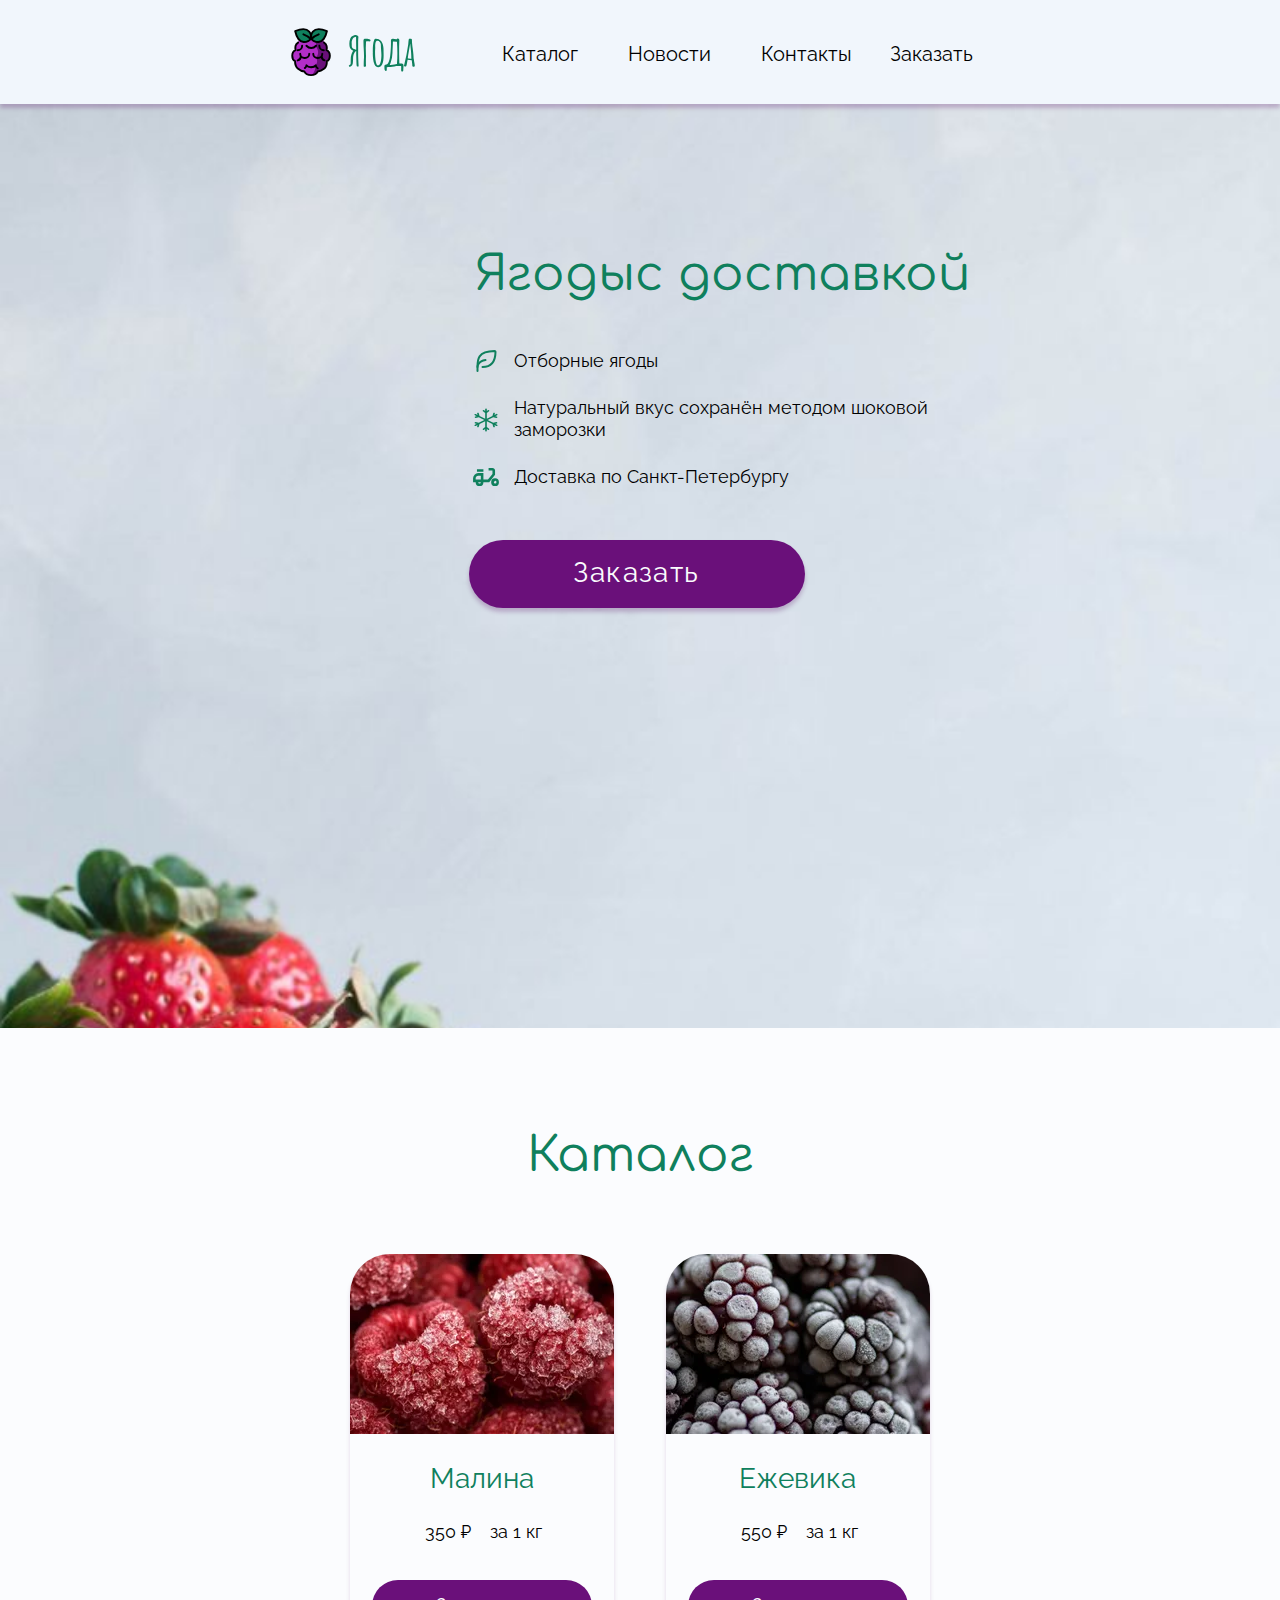
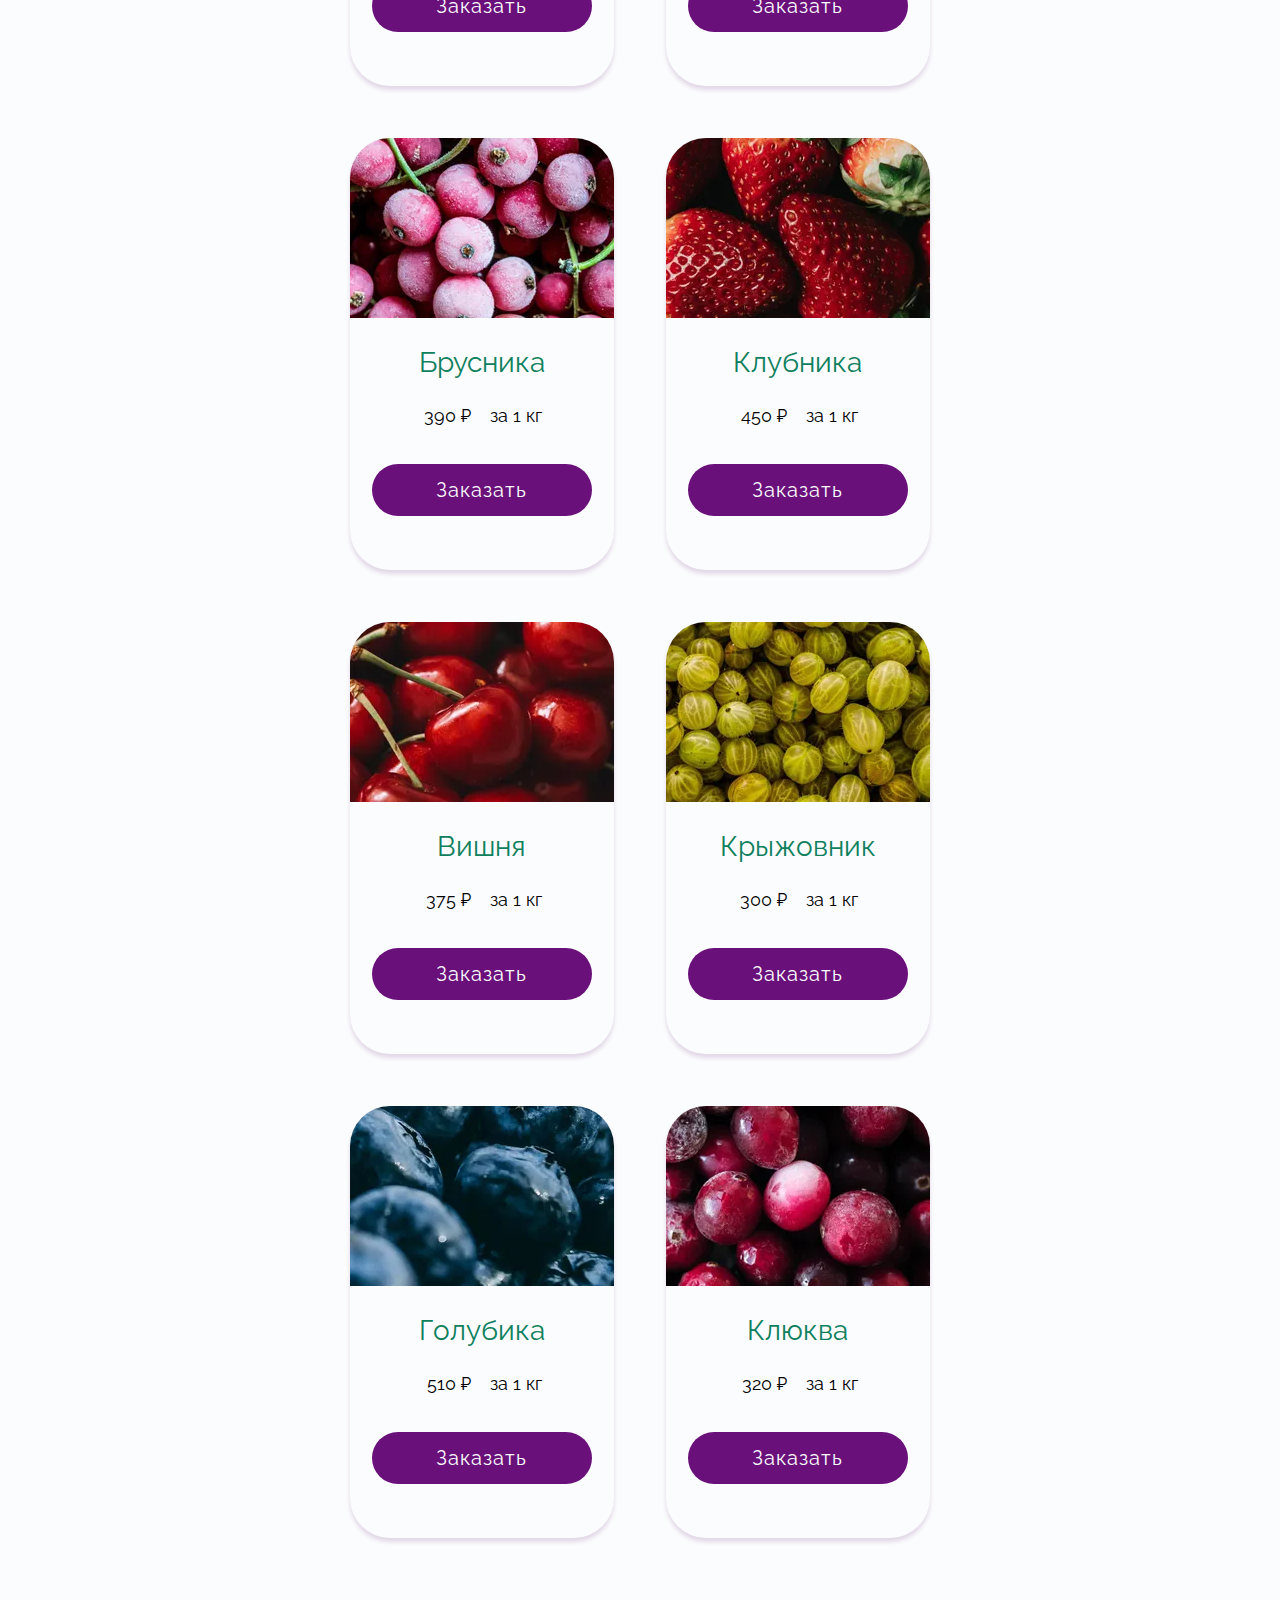
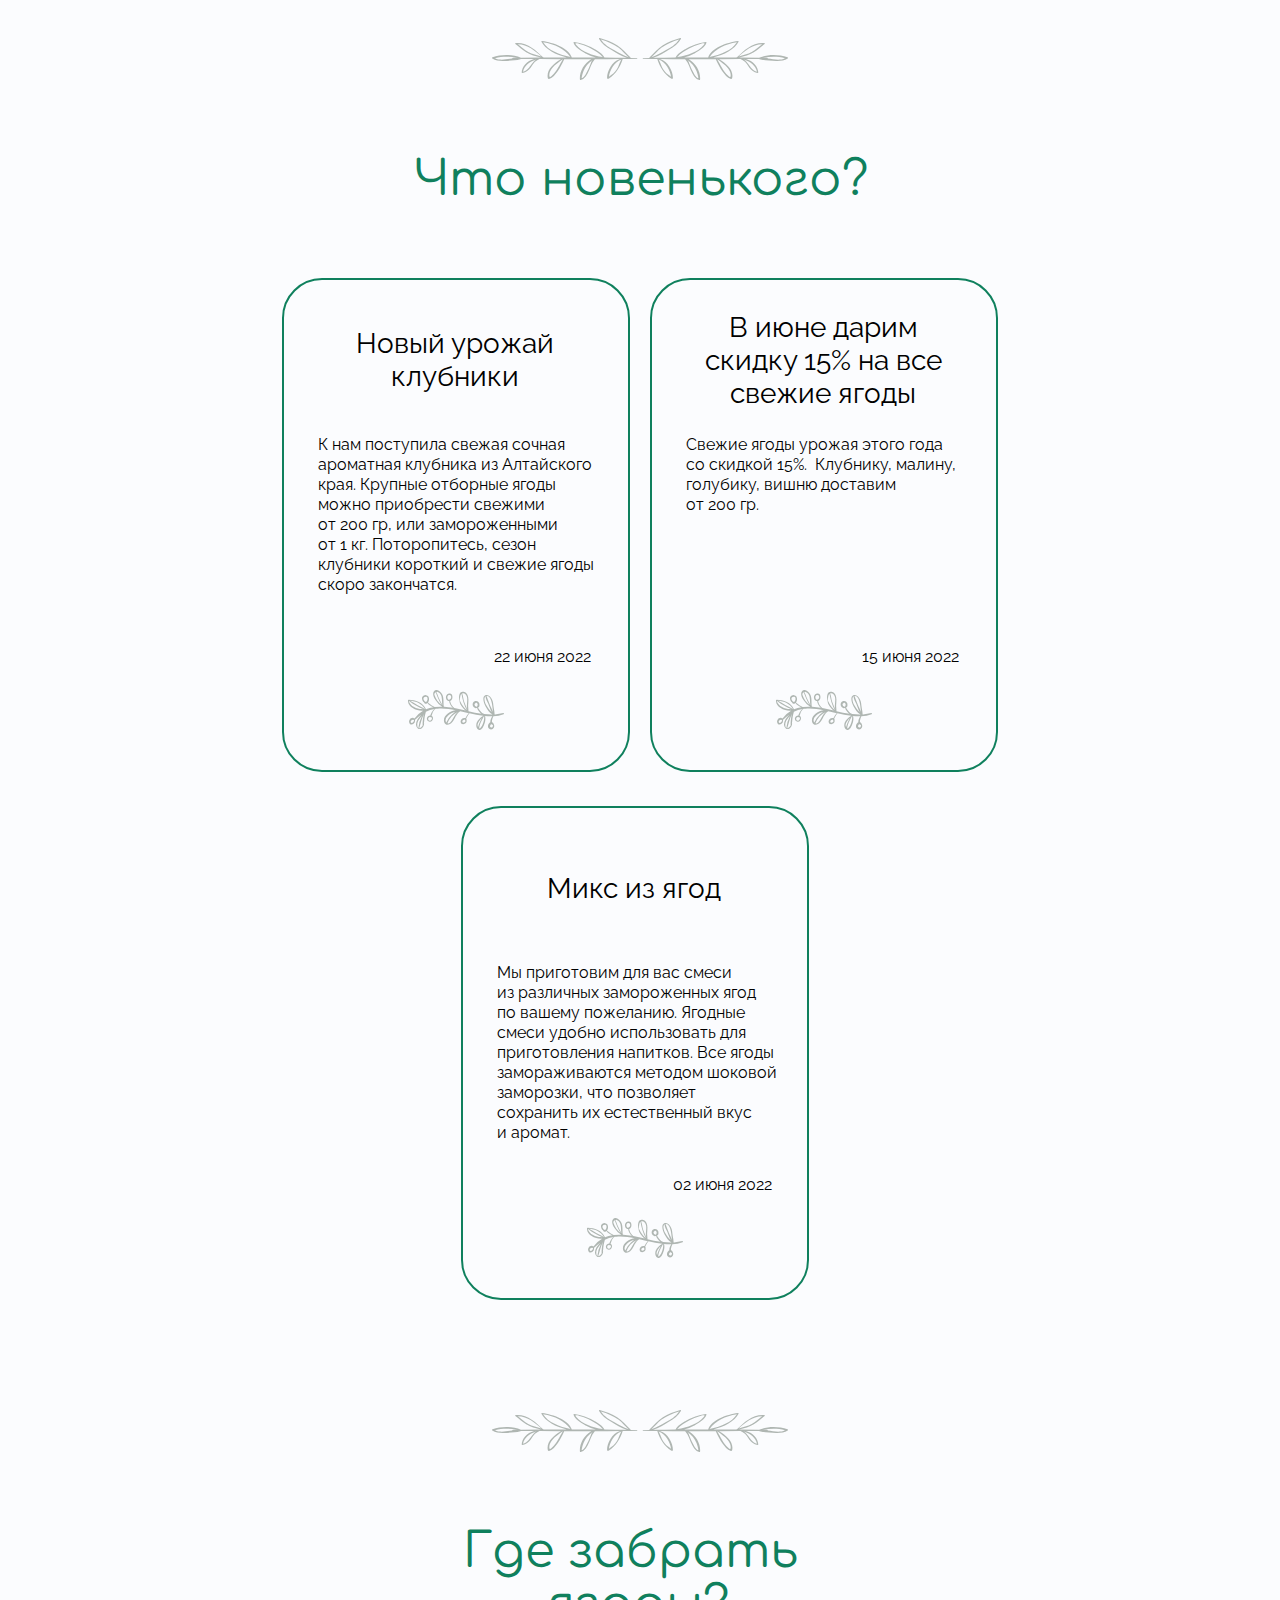
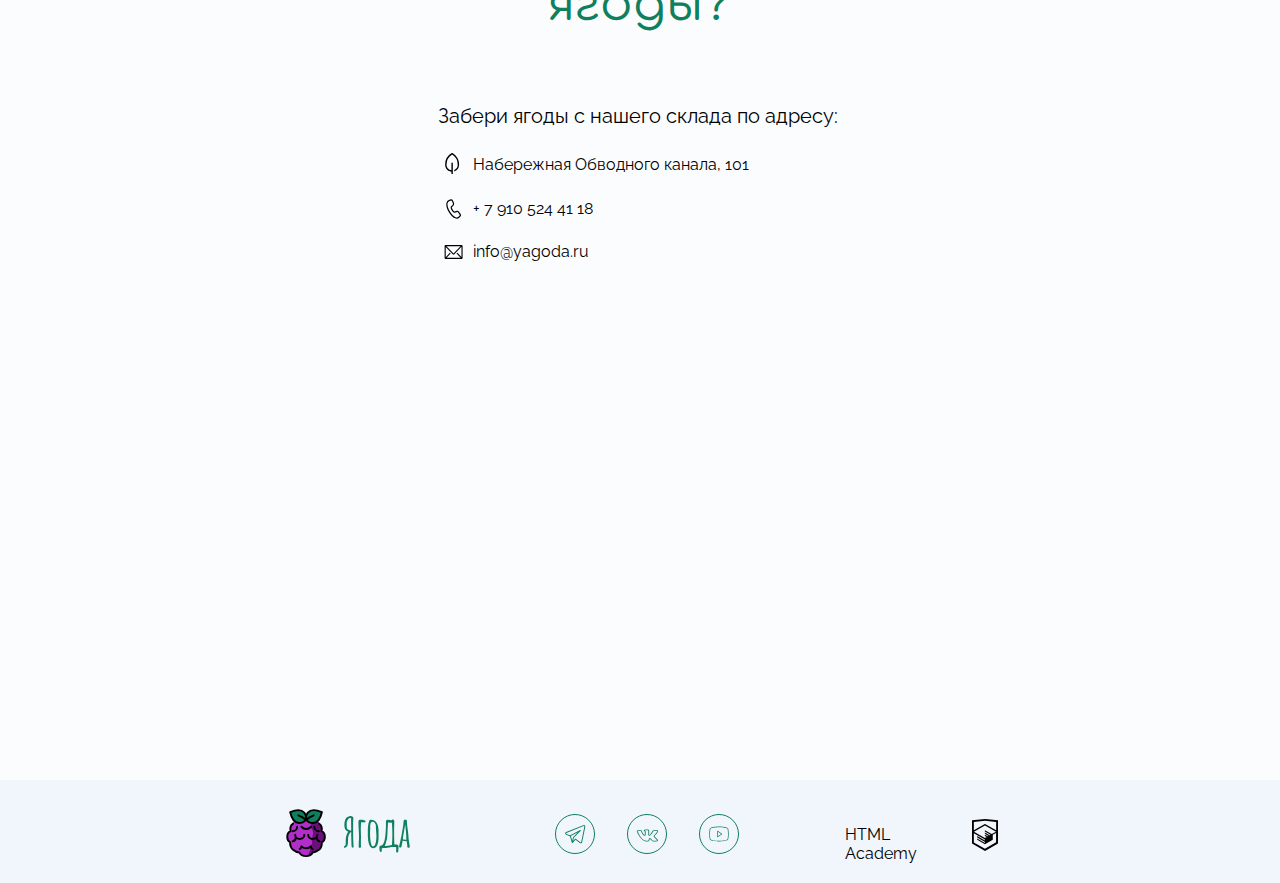
==== index.html @ 5520e899 "Deploying to gh-pages from @ VeraPerv/html2-basic-template@df678a01e1c9c6b3fffa403e000363c56554efb0 " ====
<!DOCTYPE html><html lang="ru"><head><meta charset="UTF-8"><title>Ягоды: главная</title><meta name="viewport" content="width=device-width,initial-scale=1"><meta name="description" content="Сайт интернет-магазина Ягоды."><link rel="icon" href="favicon.ico"><link rel="icon" href="favicons/favicon.svg" type="image/svg+xml"><link rel="apple-touch-icon" href="favicons/180.png"><link rel="manifest" href="manifest.webmanifest"><link rel="preload" href="fonts/raleway-400.woff2" as="font" type="font/woff2" crossorigin="anonymous"><link rel="preload" href="fonts/comfortaa-400.woff2" as="font" type="font/woff2" crossorigin="anonymous"><link rel="stylesheet" href="styles/styles.css"><script src="scripts/index.js" defer="defer"></script></head><body class="body"><header class="body__header header"><nav class="header__nav nav"><div class="nav__wrapper"><div class="nav__logo-wrapper"><!-- По тех.заданию логотив не кликабельный,валидатор не пропускает <a> без href, поэтому на главной странице сделан дивом --><div class="nav__logo logo"><svg class="logo__berry" viewBox="0 0 60 60" width="52" height="52" fill="none" xmlns="http://www.w3.org/2000/svg"><path d="M16.63 21.28s-2.15 1.3-2.63 3.41a12.1 12.1 0 0 0 0 4.45s-3.38 1.4-3.38 5.77c0 4.37 2.85 5.6 2.85 5.6s.03 5.17 3.21 7.95a10.9 10.9 0 0 0 6.53 2.8s1.73 3.67 6.84 3.67c5.11 0 6.85-3.67 6.85-3.67s3.46-.5 6.52-2.8c3.06-2.29 2.98-7.94 2.98-7.94s3.08-1.24 3.08-5.61c0-4.38-3.37-5.77-3.37-5.77s.48-2.32 0-4.45c-.48-2.12-2.63-3.4-2.63-3.4" fill="#B22EC8"/><path d="M46.2 27.86c0-8.94-7.23-11.45-16.17-11.45-8.93 0-16.17 2.52-16.17 11.45a16.17 16.17 0 0 0 32.35 0Z" fill="#B22EC8"/><path d="M30.55 54.92s4.37-3.05 4.08-10.09c1.89-1.96 2.47-4.59.76-7.78 2.89-4.11 2.59-8.56-.87-11.94 1.43-2.05.68-3.83-.93-5.16 0 0 4.63 2.27 8.18-.98 0 0 7.45 5.36 4.34 10.17 0 0 8.23 5.56.29 11.38 0 0 1.16 8.86-9.3 10.7 0 0-2.75 3.12-6.55 3.7Z" fill="#6A107A"/><path d="M46.48 9.38c-3.55 16.61-14.48 10.95-15.96 8.03-1.48-2.92-.05-14.55 15.96-8.03Z" fill="currentColor"/><path d="M13.62 9.38c3.56 16.61 14.48 10.95 15.96 8.03 1.49-2.92.05-14.55-15.96-8.03Z" fill="currentColor"/><path d="M46.48 9.38c-3.55 16.61-14.48 10.95-15.96 8.03-1.48-2.92-.05-14.55 15.96-8.03v0Z" stroke="#000" stroke-width="2" stroke-miterlimit="10" stroke-linecap="round" stroke-linejoin="round"/><path d="M37.98 12.74c-2.61 1-5.95 2.62-7.43 4.72m-16.93-8.08c3.56 16.61 14.48 10.95 15.96 8.03 1.49-2.92.05-14.55-15.96-8.03v0Z" stroke="#000" stroke-width="2" stroke-miterlimit="10" stroke-linecap="round" stroke-linejoin="round"/><path d="M22.13 12.74c2.6 1 5.95 2.62 7.43 4.72m-12.93 3.82s-2.15 1.3-2.63 3.41a12.1 12.1 0 0 0 0 4.45s-3.38 1.4-3.38 5.77c0 4.37 2.85 5.6 2.85 5.6s.03 5.17 3.21 7.95a10.9 10.9 0 0 0 6.53 2.8s1.73 3.68 6.84 3.68c5.11 0 6.85-3.68 6.85-3.68s3.46-.5 6.52-2.8c3.06-2.29 2.98-7.94 2.98-7.94s3.08-1.24 3.08-5.61c0-4.38-3.37-5.77-3.37-5.77s.48-2.32 0-4.45c-.48-2.12-2.63-3.4-2.63-3.4" stroke="#000" stroke-width="2" stroke-miterlimit="10" stroke-linecap="round" stroke-linejoin="round"/><path d="M35.2 24.56s-2.18 2.3-4.87 2.3m-5.05-2.3s2.18 2.3 4.87 2.3m11.57 6.08a4.5 4.5 0 0 1-4.62 4.36m-4.8-4.36a4.5 4.5 0 0 0 4.62 4.36m-8.68-4.36a4.5 4.5 0 0 1-4.62 4.36m-4.8-4.36a4.5 4.5 0 0 0 4.62 4.36m11.48 7.59c-.87 1.15-2.63 1.94-4.67 1.94m-4.97-2.09c.83 1.24 2.66 2.1 4.77 2.1m-4.8-1.8c0 1.04-.65 1.97-1.67 2.62m11.4-2.62c0 1.13.75 2.13 1.94 2.8m-17.42-12.28a4.4 4.4 0 0 1-3.28 4.18m4.62-15.2a4.65 4.65 0 0 1-4.62 4.66m22.42-4.67a4.65 4.65 0 0 0 4.62 4.67m-2.22 6.36a4.39 4.39 0 0 0 3.04 4.1" stroke="#000" stroke-width="2" stroke-miterlimit="10" stroke-linecap="round" stroke-linejoin="round"/></svg> <svg class="logo__text" viewBox="0 0 65 36" width="67" height="50" fill="none" xmlns="http://www.w3.org/2000/svg"><path d="M9.48 31.2c-.61 0-.97-.3-1.08-.92-.13-1.01-.2-1.97-.2-2.88a431.6 431.6 0 0 1-.2-6.4c-.03-2.24-.04-3.87-.04-4.88-.59.27-1.05.64-1.4 1.12a8.9 8.9 0 0 0-.92 1.76 11.2 11.2 0 0 0-.72 3.88v1l-.04 1.48c-.03.83-.1 1.73-.24 2.72a3.8 3.8 0 0 1-2 3c-.19.1-.43.16-.72.16-.35 0-.64-.08-.88-.24-.21-.19-.28-.44-.2-.76a.73.73 0 0 1 .24-.4c.1-.08.25-.16.44-.24.21-.08.37-.16.48-.24.4-.37.6-.88.6-1.52l.04-3.36c.05-1.3.12-2.3.2-3a11.81 11.81 0 0 1 1.36-4.12 9 9 0 0 1 .88-1.48 6.4 6.4 0 0 1-2.96-2.6c-.53-1.04-.8-2.56-.8-4.56 0-1.57.28-3.12.84-4.64.56-1.5 1.48-2.44 2.76-2.84l1.76-.6c.24-.1.5-.16.8-.16.56 0 1.2.24 1.92.72.45.27.68.7.68 1.32a77.6 77.6 0 0 0-.24 5.08v8.88a188.18 188.18 0 0 0 .2 9.32c.05.85.1 1.56.12 2.12l.12 2.2v.24c0 .35-.05.57-.16.68-.1.1-.32.16-.64.16Zm-1.68-29.04-.92.32c-.45.16-.85.35-1.2.56-.4.19-.77.59-1.12 1.2a8.95 8.95 0 0 0-.76 1.88 4.8 4.8 0 0 0-.24 1.52l.08 1.76c0 .83.01 1.48.04 1.96.03.75.24 1.37.64 1.88a3.4 3.4 0 0 0 1.76 1c.3.08.63.2 1 .36.4.13.7.24.88.32l-.16-12.76Zm7.64 29.16-.16-.56c-.06-.27-.07-.5-.04-.68.05-3.1.13-5.4.24-6.92a70 70 0 0 0 .04-2.48c0-1.97-.1-4.36-.28-7.16-.16-3.41-.24-6-.24-7.76 0-.4.16-.76.48-1.08.32-.32.7-.48 1.16-.48 1.52 0 2.84.12 3.96.36.53.1.88.3 1.04.56.16.24.21.65.16 1.24a2.12 2.12 0 0 1-1.76.28c-.24-.05-.88-.1-1.92-.16h-.08c-.38 0-.56.2-.56.6-.14 3.87-.2 6.07-.2 6.6a370.84 370.84 0 0 0 .2 7.64 59.72 59.72 0 0 0-.12 3.88c0 2.21.04 3.76.12 4.64-.03.59-.12.99-.28 1.2-.16.24-.46.36-.88.36l-.88-.08Zm13.77.44c-.7 0-1.33-.23-1.92-.68a4.75 4.75 0 0 1-1.44-1.76 15.87 15.87 0 0 1-1.44-5.32 39.95 39.95 0 0 1-.36-5.24c0-.32.01-.59.04-.8v-.72c0-.13-.01-.2-.04-.2v-.72l.04-2.8c.03-.85.13-2.21.32-4.08.13-1.28.44-2.52.92-3.72a3 3 0 0 1 .72-1.2c.3-.3.63-.44 1-.44a6.7 6.7 0 0 1 5.04 2.2c.53.67.99 1.5 1.36 2.48.37.96.64 1.99.8 3.08.16 1.12.24 2.3.24 3.56v.32c0 .83.01 1.57.04 2.24l.04 2.28c0 7.68-1.79 11.52-5.36 11.52Zm-.16-1.68c.48 0 .92-.19 1.32-.56.4-.4.7-.93.92-1.6.5-1.36.81-2.83.92-4.4.13-1.36.2-2.53.2-3.52 0-1.2-.1-2.77-.28-4.72a65.05 65.05 0 0 1-.24-4.6v-.72a4.29 4.29 0 0 0-1.04-2.64 2.84 2.84 0 0 0-2.28-1.12c-.9 0-1.5.52-1.8 1.56-.27.83-.4 1.9-.4 3.2 0 .5.01.93.04 1.28v1.08l-.08 1.84a19.5 19.5 0 0 0-.08 1.84c0 1.44.04 2.87.12 4.28a35 35 0 0 0 .8 5.84c.43 1.97 1.05 2.96 1.88 2.96Zm23.84 5.84a2.2 2.2 0 0 1-.48.08c-.32 0-.54-.2-.68-.6-.1-.32-.16-.72-.16-1.2l.04-2.76c0-.16-.01-.3-.04-.44l-.08-.4h-4.6c.27 0-.37.13-1.92.4-1.52.24-2.7.4-3.56.48l-1.8.16-2 .2v.88c.03.35.03.76 0 1.24v.2c0 .43-.1.75-.32.96-.21.21-.41.32-.6.32-.1 0-.26-.05-.48-.16a1.9 1.9 0 0 1-.8-1.44l-.12-2.92c-.05-1.04.38-1.56 1.28-1.56.51-.03.91-.16 1.2-.4.3-.24.64-.61 1.04-1.12.4-.53.71-1.12.92-1.76a24.68 24.68 0 0 0 1.2-5.36c.11-.96.24-2.33.4-4.12.24-2.8.36-5.61.36-8.44l-.04-2.24c0-.5.15-.92.44-1.24.3-.35.7-.52 1.2-.52.16 0 .28.01.36.04 1.23.21 2.23.35 3 .4h.2c.35 0 .55-.07.6-.2.24-.32.54-.48.88-.48.24 0 .46.05.64.16.43.16.71.56.84 1.2l-.2 6.84a628.51 628.51 0 0 0 .12 12.72l.04 2.2c0 .21.02.41.04.6l.08.56c.54.05.94.08 1.2.08.22 0 .38-.01.48-.04.59-.08 1.11.07 1.56.44.48.35.72.8.72 1.36 0 .72-.05 1.8-.16 3.24 0 .37-.02.9-.08 1.6-.05.56-.29.9-.72 1.04Zm-11.52-6.36c1.5-.13 2.67-.25 3.52-.36a16.6 16.6 0 0 0 2.6-.6c.27-3.23.4-6.68.4-10.36 0-3.41-.13-7.16-.4-11.24l-3.88-.2-.04 1.88c-.21 4.1-.36 7.17-.44 9.2-.1 3.04-.62 6.03-1.56 8.96l-.36 1.2a4.45 4.45 0 0 1-.76 1.6l.92-.08Zm22.8 1.8c-.62 0-1.07-.1-1.36-.28-.3-.19-.44-.53-.44-1.04 0-.8-.14-2.16-.4-4.08l-.16-.84-3.96-.6a45.3 45.3 0 0 0-.68 3.72c-.16 1.3-.42 2.17-.76 2.6a.95.95 0 0 1-.8.36c-.32 0-.62-.1-.88-.28a.95.95 0 0 1-.4-.76l.08-.2.04-.16a176.2 176.2 0 0 0 4-20.28 27.27 27.27 0 0 0 .12-1.64c.08-.99.16-1.77.24-2.36.1-.59.26-1.03.48-1.32h1.36c.37 0 .7.1.96.28.26.16.4.4.4.72 0 2.03.28 5.04.84 9.04.53 4.1.8 6.99.8 8.64 0 .16.06.57.2 1.24.13.61.2 1.01.2 1.2 0 .19.13.99.4 2.4.24 1.28.36 2.1.36 2.48v.04c0 .59-.22.96-.64 1.12Zm-2.64-7.68a7.7 7.7 0 0 1-.12-1.48c0-2.4-.22-5.47-.64-9.2l-.4-4.16c-1.15 6.27-1.94 11-2.36 14.2.4.27 1.57.48 3.52.64Z" fill="currentColor"/></svg></div><button class="nav__button toggle" type="button"><span class="visually-hidden">Кнопка закрытия,открытия меню.</span></button></div></div><ul class="nav__list menu"><li class="menu__item"><a class="menu__link" href="#">Каталог</a></li><li class="menu__item"><a class="menu__link" href="#">Новости</a></li><li class="menu__item"><a class="menu__link" href="#">Контакты</a></li><li class="menu__item"><a class="menu__link" href="form.html">Заказать</a></li></ul></nav></header><main class="main"><h1 class="visually-hidden">Интернет-магазин продажи ягод.</h1><section class="main__promo promo"><div class="promo__wrapper"><h2 class="promo__caption heading">Ягоды<br class="promo__break">с доставкой</h2><ul class="promo__list promo-list"><li class="promo-list__item promo-list__item--leaf">Отборные ягоды</li><li class="promo-list__item promo-list__item--ice">Натуральный вкус сохранён методом шоковой заморозки</li><li class="promo-list__item promo-list__item--delivery">Доставка по Санкт-Петербургу</li></ul><a class="promo__link button button--big" href="form.html">Заказать</a></div></section><section class="main__catalog catalog"><h2 class="catalog__caption heading">Каталог</h2><ul class="catalog__list"><li class="catalog__card card"><a class="card__link" href="#"><picture><source type="image/webp" srcset="images/raspberry@1x.webp, images/raspberry@2x.webp 2x" width="344" height="180"><img class="card__image" width="344" height="180" src="images/raspberry@1x.jpg" srcset="images/raspberry@2x.jpg 2x" alt="Малина."></picture></a><a class="card__caption-link" href="#"><h3 class="card__caption heading heading--middle">Малина</h3></a><dl class="card__price"><dt class="card__term">350 ₽</dt><dd class="card__definition">за 1 кг</dd></dl><a class="card__button button button--middle" href="form.html">Заказать</a></li><li class="catalog__card card"><a class="card__link" href="#"><picture><source type="image/webp" srcset="images/blackberry@1x.webp, images/blackberry@2x.webp 2x" width="344" height="180"><img class="card__image" width="344" height="180" src="images/blackberry@1x.jpg" srcset="images/blackberry@2x.jpg 2x" alt="Ежевика."></picture></a><a class="card__caption-link" href="#"><h3 class="card__caption heading heading--middle">Ежевика</h3></a><dl class="card__price"><dt class="card__term">550 ₽</dt><dd class="card__definition">за 1 кг</dd></dl><a class="card__button button button--middle" href="form.html">Заказать</a></li><li class="catalog__card card"><a class="card__link" href="#"><picture><source type="image/webp" srcset="images/lingonberry@1x.webp, images/lingonberry@2x.webp 2x" width="344" height="180"><img class="card__image" width="344" height="180" src="images/lingonberry@1x.jpg" srcset="images/lingonberry@2x.jpg 2x" alt="Брусника."></picture></a><a class="card__caption-link" href="#"><h3 class="card__caption heading heading--middle">Брусника</h3></a><dl class="card__price"><dt class="card__term">390 ₽</dt><dd class="card__definition">за 1 кг</dd></dl><a class="card__button button button--middle" href="form.html">Заказать</a></li><li class="catalog__card card"><a class="card__link" href="#"><picture><source type="image/webp" srcset="images/strawberry@1x.webp, images/strawberry@2x.webp 2x" width="344" height="180"><img class="card__image" width="344" height="180" src="images/strawberry@1x.jpg" srcset="images/strawberry@2x.jpg 2x" alt="Клубника."></picture></a><a class="card__caption-link" href="#"><h3 class="card__caption heading heading--middle">Клубника</h3></a><dl class="card__price"><dt class="card__term">450 ₽</dt><dd class="card__definition">за 1 кг</dd></dl><a class="card__button button button--middle" href="form.html">Заказать</a></li><li class="catalog__card card"><a class="card__link" href="#"><picture><source type="image/webp" srcset="images/cherry@1x.webp, images/cherry@2x.webp 2x" width="344" height="180"><img class="card__image" width="344" height="180" src="images/cherry@1x.jpg" srcset="images/cherry@2x.jpg 2x" alt="Вишня."></picture></a><a class="card__caption-link" href="#"><h3 class="card__caption heading heading--middle">Вишня</h3></a><dl class="card__price"><dt class="card__term">375 ₽</dt><dd class="card__definition">за 1 кг</dd></dl><a class="card__button button button--middle" href="form.html">Заказать</a></li><li class="catalog__card card"><a class="card__link" href="#"><picture><source type="image/webp" srcset="images/gooseberry@1x.webp, images/gooseberry@2x.webp 2x" width="344" height="180"><img class="card__image" width="344" height="180" src="images/gooseberry@1x.jpg" srcset="images/gooseberry@2x.jpg 2x" alt="Крыжовник."></picture></a><a class="card__caption-link" href="#"><h3 class="card__caption heading heading--middle">Крыжовник</h3></a><dl class="card__price"><dt class="card__term">300 ₽</dt><dd class="card__definition">за 1 кг</dd></dl><a class="card__button button button--middle" href="form.html">Заказать</a></li><li class="catalog__card card"><a class="card__link" href="#"><picture><source type="image/webp" srcset="images/blueberry@1x.webp, images/blueberry@2x.webp 2x" width="344" height="180"><img class="card__image" width="344" height="180" src="images/blueberry@1x.jpg" srcset="images/blueberry@2x.jpg 2x" alt="Голубика."></picture></a><a class="card__caption-link" href="#"><h3 class="card__caption heading heading--middle">Голубика</h3></a><dl class="card__price"><dt class="card__term">510 ₽</dt><dd class="card__definition">за 1 кг</dd></dl><a class="card__button button button--middle" href="form.html">Заказать</a></li><li class="catalog__card card"><a class="card__link" href="#"><picture><source type="image/webp" srcset="images/cranberry@1x.webp, images/cranberry@2x.webp 2x" width="344" height="180"><img class="card__image" width="344" height="180" src="images/cranberry@1x.jpg" srcset="images/cranberry@2x.jpg 2x" alt="Клюква."></picture></a><a class="card__caption-link" href="#"><h3 class="card__caption heading heading--middle">Клюква</h3></a><dl class="card__price"><dt class="card__term">320 ₽</dt><dd class="card__definition">за 1 кг</dd></dl><a class="card__button button button--middle" href="form.html">Заказать</a></li></ul></section><section class="main__news news"><h2 class="news__caption heading">Что новенького?</h2><ul class="news__list"><li class="news__card news-card"><h3 class="news-card__caption news-caption">Новый урожай клубники</h3><p class="news__text">К нам поступила свежая сочная ароматная клубника из&nbsp;Алтайского края. Крупные отборные ягоды можно приобрести свежими от&nbsp;200&nbsp;гр, или замороженными от&nbsp;1&nbsp;кг. Поторопитесь, сезон клубники короткий и свежие ягоды скоро закончатся.</p><time class="news__date" datetime="2022-06-22">22 июня 2022</time></li><li class="news__card news-card news-card--discounts"><h3 class="news-card__caption news-caption">В июне дарим скидку 15% на все свежие ягоды</h3><p class="news__text">Свежие ягоды урожая этого года со&nbsp;скидкой 15%.&nbsp; Клубнику, малину, голубику, вишню доставим от&nbsp;200&nbsp;гр.</p><time class="news__date" datetime="2022-06-15">15 июня 2022</time></li><li class="news__card news-card news-card--mix"><h3 class="news-card__caption news-caption">Микс из ягод</h3><p class="news__text">Мы приготовим для вас смеси из&nbsp;различных замороженных ягод по&nbsp;вашему пожеланию. Ягодные смеси удобно использовать для приготовления напитков. Все ягоды замораживаются методом шоковой заморозки, что позволяет сохранить их&nbsp;естественный вкус и&nbsp;аромат.</p><time class="news__date" datetime="2022-06-02">02 июня 2022</time></li></ul></section><section class="main__contacts contacts contacts--index"><h2 class="contacts__caption heading">Где забрать <span class="heading__word">ягоды?</span></h2><p class="contacts__text">Забери ягоды с нашего склада по адресу:</p><address class="contacts__address address"><p class="address__address"><a class="address__link" href="#">Набережная Обводного канала, 101</a></p><a class="address__phone" href="tel:+79105244118">+ 7 910 524 41 18</a> <a class="address__email" href="mailto:info@yagoda.ru">info@yagoda.ru</a></address><div class="contacts__map-wrapper map"><iframe class="map__interactive" title="Адрес места на карте: г. Санкт-Петербург, Набережная Обводного канала, 101" width="320" height="372" src="https://www.google.com/maps/embed?pb=!1m18!1m12!1m3!1d2000.1325248568469!2d30.326353093322872!3d59.91334791019021!2m3!1f0!2f0!3f0!3m2!1i1024!2i768!4f13.1!3m3!1m2!1s0x469630519ea47935%3A0x3458dd62ea82672d!2z0L3QsNCx0LXRgNC10LbQvdCw0Y8g0J7QsdCy0L7QtNC90L7Qs9C-INC60LDQvdCw0LvQsCwgMTAxLCDQodCw0L3QutGCLdCf0LXRgtC10YDQsdGD0YDQsywgMTkwMDEz!5e0!3m2!1sru!2sru!4v1706009795837!5m2!1sru!2sru" style="border:0;" allowfullscreen="" loading="lazy" referrerpolicy="no-referrer-when-downgrade"></iframe><noscript><div class="map__nojs-wrapper"><picture><source type="image/webp" media="(min-width: 1440px)" srcset="images/map-desktop@1x.webp, images/map-desktop@2x.webp 2x" width="552" height="372"><source type="image/webp" media="(min-width: 768px)" srcset="images/map-tablet@1x.webp, images/map-tablet@2x.webp 2x" width="768" height="372"><source type="image/webp" srcset="images/map-mobile@1x.webp, images/map-mobile@2x.webp 2x" width="320" height="372"><source media="(min-width: 1440px)" srcset="images/map-desktop@1x.jpg, images/map-desktop@2x.jpg 2x" type="image/jpg" width="552" height="372"><source media="(min-width: 768px)" srcset="images/map-tablet@1x.jpg, images/map-tablet@2x.jpg 2x" type="image/jpg" width="768" height="372"><img class="map__image" src="images/map-mobile@1x.jpg" srcset="images/map-mobile@2x.jpg 2x" width="320" height="372" alt="Адрес места на карте:  г. Санкт-Петербург, Набережная Обводного канала, 101" loading="lazy"></picture></div></noscript></div></section></main><footer class="footer"><div class="footer__wrapper"><!-- По тех.заданию логотив не кликабельный,валидатор не пропускает <a> без href, поэтому на главной странице сделан дивом --><div class="footer__logo logo"><svg class="logo__berry" viewBox="0 0 60 60" width="52" height="52" fill="none" xmlns="http://www.w3.org/2000/svg"><path d="M16.63 21.28s-2.15 1.3-2.63 3.41a12.1 12.1 0 0 0 0 4.45s-3.38 1.4-3.38 5.77c0 4.37 2.85 5.6 2.85 5.6s.03 5.17 3.21 7.95a10.9 10.9 0 0 0 6.53 2.8s1.73 3.67 6.84 3.67c5.11 0 6.85-3.67 6.85-3.67s3.46-.5 6.52-2.8c3.06-2.29 2.98-7.94 2.98-7.94s3.08-1.24 3.08-5.61c0-4.38-3.37-5.77-3.37-5.77s.48-2.32 0-4.45c-.48-2.12-2.63-3.4-2.63-3.4" fill="#B22EC8"/><path d="M46.2 27.86c0-8.94-7.23-11.45-16.17-11.45-8.93 0-16.17 2.52-16.17 11.45a16.17 16.17 0 0 0 32.35 0Z" fill="#B22EC8"/><path d="M30.55 54.92s4.37-3.05 4.08-10.09c1.89-1.96 2.47-4.59.76-7.78 2.89-4.11 2.59-8.56-.87-11.94 1.43-2.05.68-3.83-.93-5.16 0 0 4.63 2.27 8.18-.98 0 0 7.45 5.36 4.34 10.17 0 0 8.23 5.56.29 11.38 0 0 1.16 8.86-9.3 10.7 0 0-2.75 3.12-6.55 3.7Z" fill="#6A107A"/><path d="M46.48 9.38c-3.55 16.61-14.48 10.95-15.96 8.03-1.48-2.92-.05-14.55 15.96-8.03Z" fill="currentColor"/><path d="M13.62 9.38c3.56 16.61 14.48 10.95 15.96 8.03 1.49-2.92.05-14.55-15.96-8.03Z" fill="currentColor"/><path d="M46.48 9.38c-3.55 16.61-14.48 10.95-15.96 8.03-1.48-2.92-.05-14.55 15.96-8.03v0Z" stroke="#000" stroke-width="2" stroke-miterlimit="10" stroke-linecap="round" stroke-linejoin="round"/><path d="M37.98 12.74c-2.61 1-5.95 2.62-7.43 4.72m-16.93-8.08c3.56 16.61 14.48 10.95 15.96 8.03 1.49-2.92.05-14.55-15.96-8.03v0Z" stroke="#000" stroke-width="2" stroke-miterlimit="10" stroke-linecap="round" stroke-linejoin="round"/><path d="M22.13 12.74c2.6 1 5.95 2.62 7.43 4.72m-12.93 3.82s-2.15 1.3-2.63 3.41a12.1 12.1 0 0 0 0 4.45s-3.38 1.4-3.38 5.77c0 4.37 2.85 5.6 2.85 5.6s.03 5.17 3.21 7.95a10.9 10.9 0 0 0 6.53 2.8s1.73 3.68 6.84 3.68c5.11 0 6.85-3.68 6.85-3.68s3.46-.5 6.52-2.8c3.06-2.29 2.98-7.94 2.98-7.94s3.08-1.24 3.08-5.61c0-4.38-3.37-5.77-3.37-5.77s.48-2.32 0-4.45c-.48-2.12-2.63-3.4-2.63-3.4" stroke="#000" stroke-width="2" stroke-miterlimit="10" stroke-linecap="round" stroke-linejoin="round"/><path d="M35.2 24.56s-2.18 2.3-4.87 2.3m-5.05-2.3s2.18 2.3 4.87 2.3m11.57 6.08a4.5 4.5 0 0 1-4.62 4.36m-4.8-4.36a4.5 4.5 0 0 0 4.62 4.36m-8.68-4.36a4.5 4.5 0 0 1-4.62 4.36m-4.8-4.36a4.5 4.5 0 0 0 4.62 4.36m11.48 7.59c-.87 1.15-2.63 1.94-4.67 1.94m-4.97-2.09c.83 1.24 2.66 2.1 4.77 2.1m-4.8-1.8c0 1.04-.65 1.97-1.67 2.62m11.4-2.62c0 1.13.75 2.13 1.94 2.8m-17.42-12.28a4.4 4.4 0 0 1-3.28 4.18m4.62-15.2a4.65 4.65 0 0 1-4.62 4.66m22.42-4.67a4.65 4.65 0 0 0 4.62 4.67m-2.22 6.36a4.39 4.39 0 0 0 3.04 4.1" stroke="#000" stroke-width="2" stroke-miterlimit="10" stroke-linecap="round" stroke-linejoin="round"/></svg> <svg class="logo__text" viewBox="0 0 65 36" width="67" height="50" fill="none" xmlns="http://www.w3.org/2000/svg"><path d="M9.48 31.2c-.61 0-.97-.3-1.08-.92-.13-1.01-.2-1.97-.2-2.88a431.6 431.6 0 0 1-.2-6.4c-.03-2.24-.04-3.87-.04-4.88-.59.27-1.05.64-1.4 1.12a8.9 8.9 0 0 0-.92 1.76 11.2 11.2 0 0 0-.72 3.88v1l-.04 1.48c-.03.83-.1 1.73-.24 2.72a3.8 3.8 0 0 1-2 3c-.19.1-.43.16-.72.16-.35 0-.64-.08-.88-.24-.21-.19-.28-.44-.2-.76a.73.73 0 0 1 .24-.4c.1-.08.25-.16.44-.24.21-.08.37-.16.48-.24.4-.37.6-.88.6-1.52l.04-3.36c.05-1.3.12-2.3.2-3a11.81 11.81 0 0 1 1.36-4.12 9 9 0 0 1 .88-1.48 6.4 6.4 0 0 1-2.96-2.6c-.53-1.04-.8-2.56-.8-4.56 0-1.57.28-3.12.84-4.64.56-1.5 1.48-2.44 2.76-2.84l1.76-.6c.24-.1.5-.16.8-.16.56 0 1.2.24 1.92.72.45.27.68.7.68 1.32a77.6 77.6 0 0 0-.24 5.08v8.88a188.18 188.18 0 0 0 .2 9.32c.05.85.1 1.56.12 2.12l.12 2.2v.24c0 .35-.05.57-.16.68-.1.1-.32.16-.64.16Zm-1.68-29.04-.92.32c-.45.16-.85.35-1.2.56-.4.19-.77.59-1.12 1.2a8.95 8.95 0 0 0-.76 1.88 4.8 4.8 0 0 0-.24 1.52l.08 1.76c0 .83.01 1.48.04 1.96.03.75.24 1.37.64 1.88a3.4 3.4 0 0 0 1.76 1c.3.08.63.2 1 .36.4.13.7.24.88.32l-.16-12.76Zm7.64 29.16-.16-.56c-.06-.27-.07-.5-.04-.68.05-3.1.13-5.4.24-6.92a70 70 0 0 0 .04-2.48c0-1.97-.1-4.36-.28-7.16-.16-3.41-.24-6-.24-7.76 0-.4.16-.76.48-1.08.32-.32.7-.48 1.16-.48 1.52 0 2.84.12 3.96.36.53.1.88.3 1.04.56.16.24.21.65.16 1.24a2.12 2.12 0 0 1-1.76.28c-.24-.05-.88-.1-1.92-.16h-.08c-.38 0-.56.2-.56.6-.14 3.87-.2 6.07-.2 6.6a370.84 370.84 0 0 0 .2 7.64 59.72 59.72 0 0 0-.12 3.88c0 2.21.04 3.76.12 4.64-.03.59-.12.99-.28 1.2-.16.24-.46.36-.88.36l-.88-.08Zm13.77.44c-.7 0-1.33-.23-1.92-.68a4.75 4.75 0 0 1-1.44-1.76 15.87 15.87 0 0 1-1.44-5.32 39.95 39.95 0 0 1-.36-5.24c0-.32.01-.59.04-.8v-.72c0-.13-.01-.2-.04-.2v-.72l.04-2.8c.03-.85.13-2.21.32-4.08.13-1.28.44-2.52.92-3.72a3 3 0 0 1 .72-1.2c.3-.3.63-.44 1-.44a6.7 6.7 0 0 1 5.04 2.2c.53.67.99 1.5 1.36 2.48.37.96.64 1.99.8 3.08.16 1.12.24 2.3.24 3.56v.32c0 .83.01 1.57.04 2.24l.04 2.28c0 7.68-1.79 11.52-5.36 11.52Zm-.16-1.68c.48 0 .92-.19 1.32-.56.4-.4.7-.93.92-1.6.5-1.36.81-2.83.92-4.4.13-1.36.2-2.53.2-3.52 0-1.2-.1-2.77-.28-4.72a65.05 65.05 0 0 1-.24-4.6v-.72a4.29 4.29 0 0 0-1.04-2.64 2.84 2.84 0 0 0-2.28-1.12c-.9 0-1.5.52-1.8 1.56-.27.83-.4 1.9-.4 3.2 0 .5.01.93.04 1.28v1.08l-.08 1.84a19.5 19.5 0 0 0-.08 1.84c0 1.44.04 2.87.12 4.28a35 35 0 0 0 .8 5.84c.43 1.97 1.05 2.96 1.88 2.96Zm23.84 5.84a2.2 2.2 0 0 1-.48.08c-.32 0-.54-.2-.68-.6-.1-.32-.16-.72-.16-1.2l.04-2.76c0-.16-.01-.3-.04-.44l-.08-.4h-4.6c.27 0-.37.13-1.92.4-1.52.24-2.7.4-3.56.48l-1.8.16-2 .2v.88c.03.35.03.76 0 1.24v.2c0 .43-.1.75-.32.96-.21.21-.41.32-.6.32-.1 0-.26-.05-.48-.16a1.9 1.9 0 0 1-.8-1.44l-.12-2.92c-.05-1.04.38-1.56 1.28-1.56.51-.03.91-.16 1.2-.4.3-.24.64-.61 1.04-1.12.4-.53.71-1.12.92-1.76a24.68 24.68 0 0 0 1.2-5.36c.11-.96.24-2.33.4-4.12.24-2.8.36-5.61.36-8.44l-.04-2.24c0-.5.15-.92.44-1.24.3-.35.7-.52 1.2-.52.16 0 .28.01.36.04 1.23.21 2.23.35 3 .4h.2c.35 0 .55-.07.6-.2.24-.32.54-.48.88-.48.24 0 .46.05.64.16.43.16.71.56.84 1.2l-.2 6.84a628.51 628.51 0 0 0 .12 12.72l.04 2.2c0 .21.02.41.04.6l.08.56c.54.05.94.08 1.2.08.22 0 .38-.01.48-.04.59-.08 1.11.07 1.56.44.48.35.72.8.72 1.36 0 .72-.05 1.8-.16 3.24 0 .37-.02.9-.08 1.6-.05.56-.29.9-.72 1.04Zm-11.52-6.36c1.5-.13 2.67-.25 3.52-.36a16.6 16.6 0 0 0 2.6-.6c.27-3.23.4-6.68.4-10.36 0-3.41-.13-7.16-.4-11.24l-3.88-.2-.04 1.88c-.21 4.1-.36 7.17-.44 9.2-.1 3.04-.62 6.03-1.56 8.96l-.36 1.2a4.45 4.45 0 0 1-.76 1.6l.92-.08Zm22.8 1.8c-.62 0-1.07-.1-1.36-.28-.3-.19-.44-.53-.44-1.04 0-.8-.14-2.16-.4-4.08l-.16-.84-3.96-.6a45.3 45.3 0 0 0-.68 3.72c-.16 1.3-.42 2.17-.76 2.6a.95.95 0 0 1-.8.36c-.32 0-.62-.1-.88-.28a.95.95 0 0 1-.4-.76l.08-.2.04-.16a176.2 176.2 0 0 0 4-20.28 27.27 27.27 0 0 0 .12-1.64c.08-.99.16-1.77.24-2.36.1-.59.26-1.03.48-1.32h1.36c.37 0 .7.1.96.28.26.16.4.4.4.72 0 2.03.28 5.04.84 9.04.53 4.1.8 6.99.8 8.64 0 .16.06.57.2 1.24.13.61.2 1.01.2 1.2 0 .19.13.99.4 2.4.24 1.28.36 2.1.36 2.48v.04c0 .59-.22.96-.64 1.12Zm-2.64-7.68a7.7 7.7 0 0 1-.12-1.48c0-2.4-.22-5.47-.64-9.2l-.4-4.16c-1.15 6.27-1.94 11-2.36 14.2.4.27 1.57.48 3.52.64Z" fill="currentColor"/></svg></div><ul class="footer__list socials"><li class="socials__item"><a class="socials__link socials__link--telegram" href="#"><span class="visually-hidden">Телеграм.</span></a></li><li class="socials__item"><a class="socials__link socials__link--vk" href="#"><span class="visually-hidden">В контакте.</span></a></li><li class="socials__item"><a class="socials__link socials__link--youtube" href="#"><span class="visually-hidden">Youtube.</span></a></li></ul><a class="footer__logo-academy logo-academy" href="https://htmlacademy.ru/intensive/adaptive" target="_blank" rel="noreferrer noopener"><span class="logo-academy__text">HTML Academy</span> <svg class="logo-academy__icon" viewBox="0 0 26 32" width="20" height="24" fill="none" xmlns="http://www.w3.org/2000/svg"><path d="M13.14 0h-.1l-13.04 1.31v23.18l13.05 7.51 12.95-7.5v-23.19l-12.86-1.31Zm11.02 11.35-11.11-6.38v-.09h-.1l-.1-.1v.1l-11.01 6.47v-8.44l11.11-1.13 11.21 1.13v8.44Zm-11.2-4.97 11.1 6.29-4.34 2.44-6.86-3.94v1.31l5.7 3.29-.87.46-4.84-2.81v1.31l3.68 2.16-.78.47-2.9-1.69v1.32l1.84 1.03-1.74 1.03-11.02-6.29 11.02-6.38Zm-11.12 7.79 11.02 6.38v.94l-7.64-4.41v1.31l7.73 4.5v1.04l-7.73-4.41v1.31l7.73 4.5 7.83-4.6v-4.87l3.29-1.88v9.39l-11.12 6.47-11.11-6.38v-9.29Z" fill="currentColor"/></svg></a></div></footer></body></html>
---- styles/styles.css ----
*,::after,::before{box-sizing:border-box}html{min-height:100vh}body{margin:0}img{max-width:100%;height:auto;object-fit:contain}a{text-decoration:none}.visually-hidden{position:absolute;width:1px;height:1px;margin:-1px;border:0;padding:0;white-space:nowrap;-webkit-clip-path:inset(100%);clip-path:inset(100%);clip:rect(0 0 0 0);overflow:hidden}@font-face{font-family:"Comfortaa";src:url(../fonts/comfortaa-400.woff2)format("woff2"),url(../fonts/comfortaa-400.woff)format("woff");font-style:normal;font-weight:400;font-display:swap}@font-face{font-family:"Raleway";src:url(../fonts/raleway-400.woff2)format("woff2"),url(../fonts/raleway-400.woff)format("woff");font-style:normal;font-weight:400;font-display:swap}.body,.heading{font-style:normal;font-weight:400;line-height:normal}.body{font-family:"Raleway","Arial",sans-serif;font-size:16px;color:#000;min-width:320px;min-height:100vh;display:flex;flex-direction:column}.heading{color:#0f805d;font-family:"Comfortaa","Arial",sans-serif;font-size:36px;text-align:center;margin:0;padding:0}.heading--form,.heading--middle{font-family:"Raleway","Arial",sans-serif;font-size:28px}.heading--form{text-align:left;font-size:20px}.heading__word{padding-left:8px;display:inline-block}.heading__word--contacts{padding-left:unset}@media (min-width:768px){.heading{font-size:48px}.heading--form,.heading--middle{font-size:28px}.heading__word{padding-left:15px}}@media (min-width:1440px){.heading{font-size:52px}.heading--form,.heading--middle{font-size:28px}.heading__word{padding-left:15px}}.button{display:block;font-family:"Raleway","Arial",sans-serif;background-color:#6a107a;border:0;padding:0;margin:0;font-size:20px;font-style:normal;font-weight:400;line-height:normal;letter-spacing:1px;text-align:center;border-radius:40px;color:#fbfcfe;cursor:pointer}.button:focus,.button:focus-visible,.button:hover{background-color:#b22ec8;outline:0}.button:active{background-color:rgba(106,16,122,.6)}.button--disabled,.button:disabled{color:rgba(142,152,146,.3);background-color:rgba(142,152,146,.3);cursor:auto}.button--disabled:active,.button--disabled:focus,.button--disabled:focus-visible,.button--disabled:hover,.button:disabled:active,.button:disabled:focus,.button:disabled:focus-visible,.button:disabled:hover{background-color:rgba(142,152,146,.3)}.button--big{width:264px;box-shadow:0 4px 4px 0 rgba(88,13,101,.25);padding:16px 10px}.button--middle{width:220px;padding:14px 10px}@media (min-width:768px){.button--big{width:336px;font-size:28px;letter-spacing:1.4px;padding:16px 10px 19px}}@media (min-width:1440px){.button--big{width:336px}}.logo{display:inline-block;color:#0f805d}.logo:focus-visible{outline:0}.logo:focus,.logo:focus-visible,.logo:hover{color:#7bdb0a;outline:0}.logo:active{color:rgba(15,128,93,.5)}.logo--disabled{color:rgba(142,152,146,.3);cursor:auto}.logo--disabled:active,.logo--disabled:focus,.logo--disabled:focus-visible,.logo--disabled:hover{color:rgba(142,152,146,.3)}.logo__berry{display:inline-block;margin-top:-2px}@media (max-width:767px){.logo__text{display:none}}@media (min-width:768px){.logo{padding:0;display:flex;column-gap:8px}.logo__berry{width:58px;height:60px;margin-top:-7px}}@media (max-width:767px){.nav{margin:0;min-height:77px}.nav--opened .toggle{width:35px;height:35px}.nav--opened .toggle:focus-visible{outline:0}.nav--opened .toggle::after,.nav--opened .toggle::before{content:"";display:block;width:100%;height:3px;background-color:rgba(15,128,93,.75);opacity:.75;position:absolute;z-index:2;top:calc(50% - 2px);left:0}.nav--opened .toggle::before{transform:rotate(45deg);box-shadow:none;border-radius:5px}.nav--opened .toggle::after{transform:rotate(-45deg);border-radius:2px}.nav--opened .toggle:focus-visible::after,.nav--opened .toggle:focus-visible::before,.nav--opened .toggle:focus::after,.nav--opened .toggle:focus::before,.nav--opened .toggle:hover::after,.nav--opened .toggle:hover::before{background-color:#7bdb0a;box-shadow:none;outline:0}.nav--opened .toggle:active::after,.nav--opened .toggle:active::before{opacity:.3}.nav--opened .nav__button{top:17px;right:25px;position:absolute}.nav--opened .nav__list{position:absolute;left:0;right:0;top:59px;background-color:#f1f6fc;min-height:369px;min-width:320px;margin:0 auto;padding-top:32px}.nav--closed{min-height:68px}.nav--closed .toggle{width:44px;height:30px;position:absolute;top:19px;right:29px}.nav--closed .toggle::before{content:"";display:block;width:100%;height:5px;background-color:#0f805d;position:absolute;z-index:2;top:0;left:0;box-shadow:0 12px 0 0#0f805d,0 24px 0 0#0f805d;border-radius:5px}.nav--closed .toggle:hover::before{background-color:#7bdb0a;box-shadow:0 12px 0 0#7bdb0a,0 24px 0 0#7bdb0a}.nav--closed .toggle:active::before{background-color:rgba(123,219,10,.3);box-shadow:0 12px 0 0 rgba(123,219,10,.3),0 24px 0 0 rgba(123,219,10,.3)}.nav--closed .menu{display:none}.nav--closed .logo{padding:10px 26px 4px}.nav--closed .nav__logo{margin:0}.nav--closed .nav__wrapper{min-height:68px}.nav__logo{margin-left:26px;margin-top:10px}.nav__wrapper{box-shadow:0 4px 4px 0 rgba(88,13,101,.25);position:relative;z-index:2}.nav__logo-wrapper{position:relative;max-width:320px;margin:0 auto;min-height:68px}}@media (min-width:768px){.nav{display:grid;grid-template-columns:133px 1fr;width:716px;column-gap:77px}.nav__logo{margin-top:28px}}@media (min-width:1440px){.nav{width:1092px;grid-template-columns:135px 1fr;column-gap:316px}.nav__logo{margin-top:30px;margin-left:-17px}}@media (max-width:767px){.header__nav{margin:0 auto}}.header{background-color:#f1f6fc;z-index:2;position:relative}@media (min-width:768px){.header{box-shadow:0 4px 4px 0 rgba(88,13,101,.25);padding-bottom:20px}.header__nav{margin:0 auto}}@media (min-width:1440px){.header{padding-bottom:22px}}.menu{font-size:20px;font-style:normal;font-weight:400;line-height:normal;color:#000;list-style-type:none;margin:0;padding:0}.menu__link{color:inherit;display:inline-block;padding:10px}.menu__link:focus,.menu__link:focus-visible,.menu__link:hover{color:#7bdb0a;outline:0}.menu__link:active{color:#0f805d}.menu__link--disabled{color:rgba(142,152,146,.3);cursor:auto}.menu__link--disabled:active,.menu__link--disabled:focus,.menu__link--disabled:focus-visible,.menu__link--disabled:hover{color:rgba(142,152,146,.3)}.menu__item{margin-bottom:8px}@media (max-width:767px){.menu{display:inherit;padding:22px 10px 10px 29px}.menu__item{max-width:320px;margin:0 auto 8px}}@media (min-width:768px){.menu{display:flex;column-gap:30px;flex-wrap:wrap;padding-top:32px}.menu__item{max-width:150px}.menu__item:last-child{margin-left:-12px}}@media (min-width:1440px){.menu{column-gap:63px;padding-top:34px}}.toggle{display:none;padding:0;background-color:transparent;border:0;position:relative;cursor:pointer}@media (max-width:767px){.toggle{display:block}}.footer{background-color:#f1f6fc}.footer__wrapper{display:grid;grid-template-columns:80px 136px;column-gap:52px;max-width:320px;padding:15px 26px 20px;margin:0 auto}.footer__logo-academy{grid-column:2/3;margin-left:auto}@media (min-width:768px){.footer__wrapper{max-width:768px;grid-template-columns:227px 238px 154px;padding:29px 25px 20px 21px;column-gap:51px}.footer__logo-academy{grid-column:3/4}}@media (min-width:1440px){.footer__wrapper{max-width:1180px;grid-template-columns:428px 440px 153px;padding-left:27px}}.socials{list-style-type:none;margin:0;padding:5px 0 0;display:flex;flex-wrap:wrap;column-gap:20px;row-gap:20px}.socials__link{display:flex;justify-content:center;align-items:center;width:32px;height:32px;border:1px solid #0f805d;border-radius:50%}.socials__link:focus,.socials__link:focus-visible,.socials__link:hover{border-color:#7bdb0a;outline:0}.socials__link:active{border-color:rgba(15,128,93,.5)}.socials__link:focus-visible::before,.socials__link:focus::before,.socials__link:hover::before{background-color:#7bdb0a}.socials__link:active::before{background-color:rgba(15,128,93,.5)}.socials__link::before{content:"";width:19px;height:19px;display:block}.socials__link--telegram::before,.socials__link--vk::before,.socials__link--youtube::before{-webkit-mask-image:url(../images/icons/stack.svg#telegram);mask-image:url(../images/icons/stack.svg#telegram);background-color:#0f805d;-webkit-mask-repeat:no-repeat;mask-repeat:no-repeat}.socials__link--vk::before,.socials__link--youtube::before{-webkit-mask-image:url(../images/icons/stack.svg#vk);mask-image:url(../images/icons/stack.svg#vk)}.socials__link--youtube::before{-webkit-mask-image:url(../images/icons/stack.svg#youtube);mask-image:url(../images/icons/stack.svg#youtube)}.socials__link--disabled{border-color:rgba(142,152,146,.3);cursor:auto}.socials__link--disabled::before{background-color:rgba(142,152,146,.3)}.socials__link--disabled:active,.socials__link--disabled:focus,.socials__link--disabled:focus-visible,.socials__link--disabled:hover{border-color:rgba(142,152,146,.3)}.socials__link--disabled:active::before,.socials__link--disabled:focus-visible::before,.socials__link--disabled:focus::before,.socials__link--disabled:hover::before{background-color:rgba(142,152,146,.3)}@media (min-width:768px){.socials{column-gap:32px}.socials__link{width:40px;height:40px}.socials__link--telegram::before{width:24px;height:24px}.socials__link--vk::before{width:24px;height:19px}.socials__link--youtube::before{width:24px;height:24px}}.logo-academy{color:#000;display:flex;column-gap:8px;flex-wrap:wrap}.logo-academy:focus,.logo-academy:focus-visible,.logo-academy:hover{color:#7bdb0a;outline:0}.logo-academy:active{color:#0f805d}.logo-academy--disabled{color:rgba(142,152,146,.3);cursor:auto}.logo-academy--disabled:active,.logo-academy--disabled:focus,.logo-academy--disabled:focus-visible,.logo-academy--disabled:hover{color:rgba(142,152,146,.3)}.logo-academy__text{font-size:11px;line-height:normal;padding-top:11px;max-width:83px}.logo-academy__icon{display:block;margin-top:5px}@media (min-width:768px){.logo-academy{padding-top:5px;column-gap:7px}.logo-academy__text{font-size:16px;max-width:120px}.logo-academy__icon{width:26px;height:32px}}.map{position:relative;width:100%;height:372px}.map__interactive,.map__nojs-wrapper{position:absolute;left:0;right:0;bottom:0;top:0;width:100%;height:372px}.map__image{display:block;width:100%;height:372px;object-fit:cover}.promo-list{list-style-type:none;padding:0;margin:0;width:200px}.promo-list__item{padding-left:40px;margin-bottom:20px}.promo-list__item--delivery,.promo-list__item--ice,.promo-list__item--leaf{position:relative}.promo-list__item--delivery::before,.promo-list__item--ice::before,.promo-list__item--leaf::before{content:"";background-image:url(../images/icons/stack.svg#leaf);width:25px;height:22px;display:block;background-repeat:no-repeat;position:absolute;left:0;top:0}.promo-list__item--delivery::before,.promo-list__item--ice::before{background-image:url(../images/icons/stack.svg#ice);width:24px;height:24px;top:20px}.promo-list__item--delivery::before{background-image:url(../images/icons/stack.svg#delivery);width:32px;height:32px;left:-2px;top:5px}@media (min-width:768px){.promo-list__item{font-size:18px;line-height:22px;margin-bottom:25px}.promo-list__item--ice::before{top:11px}.promo-list__item--delivery::before{left:-4px;top:-5px}}@media (min-width:1440px){.promo-list__item{line-height:normal;max-width:461px}.promo-list__item--ice::before{width:25px;height:25px;top:9px;left:-1px}.promo-list__item--deliver::before{left:-4px;top:-4px}}.promo{min-height:640px;padding-top:60px;background-color:#cbd0db;background-image:url(../images/promo-mobile@2x@1x.jpg);background-repeat:no-repeat;background-size:cover}@media (min-resolution:2dppx){.promo{background-image:url(../images/promo-mobile@2x@2x.jpg)}}.promo__caption{padding:0 15px;margin-bottom:37px}.promo__link{margin:0 auto 10px}.promo__list{margin:0 auto 63px}@media (min-width:768px){.promo{min-height:924px;padding-top:144px;background-image:url(../images/promo-tablet@2x@1x.jpg)}}@media (min-width:768px) and (min-resolution:2dppx){.promo{background-image:url(../images/promo-tablet@2x@2x.jpg)}}@media (min-width:768px){.promo__link{margin-left:180px}.promo__wrapper{width:703px;margin:0 auto}.promo__caption{margin-left:auto;width:539px;margin-bottom:49px}.promo__list{margin:0 0 52px auto;width:518px}.promo__break{display:none}}@media (min-width:1440px){.promo{min-height:801px;padding-top:89px;background-image:url(../images/promo-desktop@2x@1x.jpg)}}@media (min-width:1440px) and (min-resolution:2dppx){.promo{background-image:url(../images/promo-desktop@2x@2x.jpg)}}@media (min-width:1440px){.promo__wrapper{width:1128px;padding:83px 33px 0 80px}.promo__caption{width:874px;margin-bottom:57px}.promo__list{width:684px;margin-bottom:59px}.promo__link{margin:0 auto 10px}}.card{width:264px;box-shadow:0 4px 4px 0 rgba(88,13,101,.15);border-radius:40px;margin:0;padding-bottom:44px;display:flex;flex-direction:column}.card__link{display:block;margin-bottom:28px}.card__image{display:block;border-radius:40px 40px 0 0}.card__price{padding:0;list-style-type:none;width:200px;display:grid;grid-template-columns:98px 100px;column-gap:19px;justify-content:center;font-size:18px;font-weight:400;margin:0 auto 38px;flex-grow:1}.card__term{text-align:right}.card__definition{margin:0;padding:0}.card__caption-link{display:block;margin-bottom:26px;padding:0 15px}.card__caption-link:focus-visible{outline:0}.card__caption-link:focus-visible .card__caption{color:#7bdb0a;outline:0}.card__caption:focus,.card__caption:focus-visible,.card__caption:hover{color:#7bdb0a;outline:0}.card__caption:active{color:rgba(15,128,93,.5)}.card__caption--disabled{color:rgba(142,152,146,.3);cursor:auto}.card__caption--disabled:active,.card__caption--disabled:focus,.card__caption--disabled:focus-visible,.card__caption--disabled:hover{color:rgba(142,152,146,.3)}.card__button{margin:0 auto 10px}.catalog__caption{margin-bottom:71px;padding:0 15px}.catalog__list{list-style-type:none;padding:0;margin:0 auto}.catalog__card{margin:0 auto 24px}@media (min-width:768px){.catalog__list{display:grid;grid-template-columns:264px 264px;column-gap:52px;row-gap:28px;width:581px}.catalog__caption{margin-bottom:72px}}@media (min-width:1440px){.catalog__list{display:grid;grid-template-columns:repeat(4,264px);column-gap:24px;row-gap:28px;width:1130px}.catalog__caption{margin-bottom:90px}}.news::before{content:"";width:228px;height:32px;display:block;background-image:url(../images/icons/stack.svg#branches);background-repeat:no-repeat;background-position:center;margin:0 auto 65px}.news__caption{margin-bottom:64px;padding:0 15px}.news__list{margin:0 auto;width:268px;padding:0;list-style-type:none}.news__text{margin:0 0 18px;font-size:14px;padding-left:4px;padding-right:4px;min-height:174px}.news-card--mix .news__text{padding-right:0}.news__date{display:block;margin-left:auto;width:90px;font-size:14px}.news__card:not(:last-child){margin-bottom:24px}@media (min-width:768px){.news::before{width:296px;height:42px;margin-bottom:73px}.news__caption{margin-bottom:72px}.news__list{display:grid;row-gap:34px;grid-template-columns:348px 348px;column-gap:20px;width:717px;margin-bottom:0}.news__card:not(:last-child){margin-bottom:unset}.news__card:nth-child(3n+3){grid-column:1/-1;margin-left:calc(50% - 179px)}.news__date,.news__text{font-size:16px;line-height:20px}.news__text{padding-left:20px;padding-right:19px;min-height:185px;margin-bottom:27px}.news__date{width:119px}}@media (min-width:1440px){.news__list{grid-template-columns:360px 361px 360px;column-gap:22px;width:1129px}.news::before,.news__caption{margin-bottom:98px}.news__card:nth-child(3n+3){grid-column:unset}}.news-caption{margin:0;padding:0;font-style:normal;font-weight:400;text-align:center;line-height:normal;font-size:20px}@media (min-width:768px){.news-caption{font-size:28px}}.news-card{border-radius:40px;border:2px solid #0f805d;width:268px;padding:42px 15px 70px 14px;position:relative}.news-card--discounts{padding-top:28px}.news-card--mix{padding-top:52px}.news-card::after{content:"";width:76px;height:32px;display:block;background-image:url(../images/icons/stack.svg#news-branch);background-repeat:no-repeat;position:absolute;bottom:23px;left:calc(50% - 37px)}.news-card__caption{margin:0 auto 28px}.news-card--discounts .news-card__caption{width:203px;margin-bottom:18px}.news-card--mix .news-card__caption{margin-bottom:42px}@media (min-width:768px){.news-card{width:348px;padding:47px 15px 103px 14px}.news-card--discounts{padding-top:31px}.news-card--mix{padding-top:64px}.news-card::after{width:96px;height:40px;left:calc(50% - 48px);bottom:40px}.news-card__caption{margin:0 auto 42px}.news-card--discounts .news-card__caption{width:250px;margin-bottom:25px}.news-card--mix .news-card__caption{margin-bottom:58px}.news-card--mix .news__text{padding-right:15px}}@media (min-width:1440px){.news-card{width:100%;padding-bottom:105px}.news-card::after{left:calc(50% - 47px);bottom:42px}.news-card__caption{margin-bottom:38px}.news-card--discounts .news-card__caption{margin-bottom:21px}.news-card--mix .news-card__caption{margin-bottom:54px}}.address{font-style:normal;width:266px;padding-left:35px;margin:0}.address__link{display:inline-block;color:inherit}.address__link:focus,.address__link:focus-visible,.address__link:hover{color:#7bdb0a;outline:0}.address__link:active{color:#0f805d}.address__link::before{content:"";background-color:#000;display:block;width:15px;height:23px;-webkit-mask-image:url(../images/icons/stack.svg#leaf-address);mask-image:url(../images/icons/stack.svg#leaf-address);-webkit-mask-repeat:no-repeat;mask-repeat:no-repeat;-webkit-mask-position:center;mask-position:center;position:absolute;left:-27px;top:2px}.address__link:focus-visible::before,.address__link:focus::before,.address__link:hover::before{background-color:#7bdb0a}.address__link:active::before{background-color:#0f805d}.address__link:focus-visible{outline:0}.address__link--disabled{color:rgba(142,152,146,.3);cursor:auto}.address__link--disabled::before{background-color:rgba(142,152,146,.3)}.address__link--disabled:active,.address__link--disabled:focus,.address__link--disabled:focus-visible,.address__link--disabled:hover{color:rgba(142,152,146,.3)}.address__link--disabled:active::before,.address__link--disabled:focus-visible::before,.address__link--disabled:focus::before,.address__link--disabled:hover::before{background-color:rgba(142,152,146,.3)}.address__address{font-size:14px;margin:0 0 16px;padding:0;position:relative}.address__phone{display:block;font-size:14px;color:#000;margin-bottom:29px;position:relative}.address__phone:focus,.address__phone:focus-visible,.address__phone:hover{color:#7bdb0a;outline:0}.address__phone:active{color:#0f805d}.address__phone::before{content:"";background-color:#000;display:block;width:15px;height:20px;-webkit-mask-image:url(../images/icons/stack.svg#phone-address);mask-image:url(../images/icons/stack.svg#phone-address);-webkit-mask-repeat:no-repeat;mask-repeat:no-repeat;-webkit-mask-position:center;mask-position:center;position:absolute;left:-27px;top:0}.address__phone:focus-visible::before,.address__phone:focus::before,.address__phone:hover::before{background-color:#7bdb0a}.address__phone:active::before{background-color:#0f805d}.address__phone--disabled{color:rgba(142,152,146,.3);cursor:auto}.address__phone--disabled::before{background-color:rgba(142,152,146,.3)}.address__phone--disabled:active,.address__phone--disabled:focus,.address__phone--disabled:focus-visible,.address__phone--disabled:hover{color:rgba(142,152,146,.3)}.address__phone--disabled:active::before,.address__phone--disabled:focus-visible::before,.address__phone--disabled:focus::before,.address__phone--disabled:hover::before{background-color:rgba(142,152,146,.3)}.address__email{display:block;font-size:14px;color:#000;margin-bottom:34px;position:relative}.address__email:focus,.address__email:focus-visible,.address__email:hover{color:#7bdb0a;outline:0}.address__email:active{color:#0f805d}.address__email::before{content:"";background-color:#000;display:block;width:19px;height:16px;-webkit-mask-image:url(../images/icons/stack.svg#email-address);mask-image:url(../images/icons/stack.svg#email-address);-webkit-mask-repeat:no-repeat;mask-repeat:no-repeat;-webkit-mask-position:center;mask-position:center;position:absolute;top:2px;left:-29px}.address__email:focus-visible::before,.address__email:focus::before,.address__email:hover::before{background-color:#7bdb0a}.address__email:active::before{background-color:#0f805d}.address__email--disabled{color:rgba(142,152,146,.3);cursor:auto}.address__email--disabled::before{background-color:rgba(142,152,146,.3)}.address__email--disabled:active,.address__email--disabled:focus,.address__email--disabled:focus-visible,.address__email--disabled:hover{color:rgba(142,152,146,.3)}.address__email--disabled:active::before,.address__email--disabled:focus-visible::before,.address__email--disabled:focus::before,.address__email--disabled:hover::before{background-color:rgba(142,152,146,.3)}@media (min-width:768px){.address{width:404px}.address__address,.address__email,.address__phone{font-size:16px;line-height:20px}.address__link::before{left:-28px;top:-3px}.address__address{margin-bottom:24px}.address__phone{margin-bottom:23px}.address__email{margin-bottom:46px}}@media (min-width:1440px){.address{padding-left:39px}}.contacts{padding-top:132px;position:relative}.contacts::before{content:"";width:228px;height:32px;display:block;background-image:url(../images/icons/stack.svg#branches);background-repeat:no-repeat;background-position:center;position:absolute;top:39px;left:calc(50% - 111px)}.contacts__caption{margin:0 auto 64px;padding:0 15px 0 6px}.contacts--index .contacts__caption{margin:11px auto 71px}.contacts__text{margin:0 auto 35px;font-size:16px;width:253px;text-align:center}.contacts__address{margin:0 auto}@media (min-width:768px){.contacts{padding-top:169px}.contacts::before{width:296px;height:42px;top:52px;left:calc(50% - 148px)}.contacts--index{padding-top:164px}.contacts--index::before{top:48px}.contacts--index .contacts__caption{margin:-1px auto 73px}.contacts__caption{width:380px;margin-bottom:72px;padding:0 25px 0 6px}.contacts__text{font-size:20px;width:535px;margin-bottom:27px;padding-right:5px}}@media (min-width:1440px){.contacts{display:grid;grid-template-columns:557px 616px;width:1134px;margin:0;column-gap:11px;padding-top:193px;align-items:start}.contacts--form{padding-top:190px}.contacts::before{top:50px;left:calc(50% - 146px)}.contacts .contacts__caption{grid-column:2/3;grid-row:1/2;margin-bottom:72px;width:546px;margin-left:14px}.contacts .contacts__text{grid-column:2/3;grid-row:2/3;padding-right:0}.contacts .contacts__address{grid-column:2/3;grid-row:3/4}.contacts .contacts__map-wrapper{grid-row:1/4}}.form{min-height:240px;padding-top:185px;position:relative;padding-bottom:40px}.form::before{content:"";position:absolute;top:0;left:0;width:100%;height:120px;background-color:#7a0e1b;background-image:url(../images/form-background-mobile@1x.jpg);background-repeat:no-repeat;background-size:100% 120px}@media (min-resolution:2dppx){.form::before{background-image:url(../images/form-background-mobile@2x.jpg);background-size:100% 120px;background-repeat:no-repeat}}.form__caption{width:150px;margin:0 auto 31px}.form__text{margin:0 auto 41px;width:215px;text-align:center}@media (min-width:768px){.form{min-height:400px;padding-top:301px}.form::before{content:"";position:absolute;top:0;left:0;width:100%;height:200px;background-color:#7a0e1b;background-image:url(../images/form-background-tablet@1x.jpg);background-repeat:no-repeat;background-size:100% 200px}}@media (min-width:768px) and (min-resolution:2dppx){.form::before{background-image:url(../images/form-background-tablet@2x.jpg);background-size:100% 200px;background-repeat:no-repeat}}@media (min-width:768px){.form__caption{width:380px;margin-bottom:53px}.form__text{font-size:18px;line-height:22px;width:470px;margin-bottom:35px}}@media (min-width:1440px){.form{min-height:400px}.form::before{content:"";position:absolute;top:0;left:0;width:100%;height:200px;background-color:#7a0e1b;background-image:url(../images/form-background-desktop@1x.jpg);background-repeat:no-repeat;background-size:100% 200px}}@media (min-width:1440px) and (min-resolution:2dppx){.form::before{background-image:url(../images/form-background-desktop@2x.jpg);background-size:100% 200px;background-repeat:no-repeat}}@media (min-width:1440px){.form__caption{width:400px;margin-bottom:48px}.form__text{width:535px;margin-bottom:45px}.form__form-group{margin:0 auto}}.type{border:0;margin:0;padding:0 26px;width:320px}.type__caption{margin-bottom:25px}@media (min-width:768px){.type__caption{margin-bottom:34px}.type{padding:0}}@media (min-width:1440px){.type{width:100%}.type__caption{margin-bottom:42px}}.storage{border:0;margin:0;padding:0 26px;width:320px}.storage__caption{margin-bottom:25px}@media (min-width:768px){.storage__caption{margin-bottom:33px}.storage__list{margin-bottom:48px}}@media (min-width:1440px){.storage{width:100%;padding:0}.storage__caption{margin-bottom:42px}}.delivery{border:0;margin:0;padding:0 26px;width:320px}.delivery__caption{margin-bottom:22px}@media (min-width:768px){.delivery__caption{margin-bottom:31px}}@media (min-width:1440px){.delivery{width:100%;padding:0}.delivery__caption{margin-bottom:38px}}.user{border:0;margin:0;padding:0 26px;width:320px}.user__list{margin:0;padding:0;list-style-type:none}.user__caption{margin-bottom:33px}.user__item{margin-bottom:38px}.user__item:last-child{margin-bottom:32px}.user__item:nth-child(4){margin-bottom:37px}@media (min-width:768px){.user{width:624px;padding:0}.user__caption{margin:0 auto 42px}.user__list{display:grid;grid-template-columns:300px 300px;column-gap:24px;grid-template-areas:"a a""b c""d d""e e"}.user__item:last-child{margin-bottom:38px}.user__item:first-child{grid-area:a}.user__item:nth-child(4){grid-area:d}.user__item:nth-child(5){grid-area:e}}@media (min-width:1440px){.user__caption{margin:0 0 51px}}.main{flex-grow:1;background-color:#fbfcfe}.main--form{background-color:#fff}.main__promo{margin-bottom:60px}.main__catalog{margin-bottom:64px}.main__news{margin-bottom:21px}.main__contacts{margin-bottom:57px}.main--form .main__contacts{margin-bottom:62px}@media (min-width:768px){.main__promo{margin-bottom:101px}.main__catalog{margin-bottom:76px}.main--form .main__contacts,.main__contacts{margin-bottom:100px}.main__news{margin-bottom:62px}}@media (min-width:1440px){.main__promo{margin-bottom:101px}.main__catalog{margin-bottom:76px}.main__news{margin-bottom:50px}.main__contacts{margin:0 auto 81px}.main--form .main__contacts{margin-bottom:81px}}.form-group::before{content:"";width:228px;height:32px;display:block;background-image:url(../images/icons/stack.svg#branches);background-repeat:no-repeat;background-position:center;margin:0 auto 51px}.form-group__type{margin:0 auto 34px}.form-group__storage{margin:0 auto 15px}.form-group__delivery{margin:0 auto 9px}.form-group__user{margin:0 auto 2px}.form-group__button{margin:0 auto;padding:16px 10px 16px 2px}.form-group__button:not(:first-child){margin-bottom:10px}@media (min-width:768px){.form-group::before{width:296px;height:42px;margin-bottom:72px}.form-group__type{margin-bottom:49px}.form-group__storage{margin-bottom:31px}.form-group__delivery{margin:0 auto 22px}}@media (min-width:1440px){.form-group{width:842px;padding:0 26px}.form-group::before{margin-bottom:62px}.form-group__type{margin:0 0 56px}.form-group__user{margin:0 0 10px}.form-group__button{padding:17px 10px 18px 9px}}.checkbox{margin:0;padding:0;list-style-type:none;display:grid;grid-template-columns:124px 124px;column-gap:20px;row-gap:28px;grid-template-areas:"a g""b h""c i""d j""e .""f ."}.checkbox__item{padding-left:35px}.checkbox__item:first-child{grid-area:a}.checkbox__item:nth-child(2){grid-area:b}.checkbox__item:nth-child(3){grid-area:c}.checkbox__item:nth-child(4){grid-area:d}.checkbox__item:nth-child(5){grid-area:e}.checkbox__item:nth-child(6){grid-area:f}.checkbox__item:nth-child(7){grid-area:g}.checkbox__item:nth-child(8){grid-area:h}.checkbox__item:nth-child(9){grid-area:i}.checkbox__item:nth-child(10){grid-area:j}.checkbox__input:focus-visible~.checkbox__label::before,.checkbox__input:focus~.checkbox__label::before,.checkbox__label:focus-visible::before,.checkbox__label:focus::before,.checkbox__label:hover::before{border-color:#7bdb0a}.checkbox__input:focus-visible~.checkbox__label::after,.checkbox__input:focus~.checkbox__label::after,.checkbox__label:focus-visible::after,.checkbox__label:focus::after,.checkbox__label:hover::after{background-color:#7bdb0a}.checkbox__input:active~.checkbox__label::before{border-color:rgba(123,219,10,.5)}.checkbox__input:active~.checkbox__label::after{background-color:rgba(123,219,10,.5)}.checkbox__input:disabled~.checkbox__label::before{border-color:rgba(142,152,146,.7);cursor:auto}.checkbox__input:disabled~.checkbox__label::after{background-color:rgba(142,152,146,.7);cursor:auto}.checkbox__label{position:relative;display:inline-block;min-height:24px;padding-top:9px;max-width:87px;cursor:pointer}.checkbox__label::before{content:"";position:absolute;top:6px;left:-35px;display:inline-block;width:24px;height:24px;border-radius:4px;border:2px solid #0f805d}.checkbox__label::after{content:"";display:none;position:absolute;top:13px;left:-29px;width:14px;height:11px;-webkit-mask-image:url(../images/icons/stack.svg#check-mark);mask-image:url(../images/icons/stack.svg#check-mark);-webkit-mask-repeat:no-repeat;mask-repeat:no-repeat;-webkit-mask-position:center;mask-position:center;background-color:#0f805d}.checkbox-storage__input:checked~.checkbox-storage__label::after,.checkbox__input:checked~.checkbox__label::after{display:block}@media (min-width:768px){.checkbox{width:484px;grid-template-columns:140px 140px 140px;column-gap:44px;row-gap:17px;grid-template-areas:"a e i""b f j""c g .""d h ."}.checkbox__item:first-child{grid-area:a}.checkbox__item:nth-child(2){grid-area:b}.checkbox__item:nth-child(3){grid-area:c}.checkbox__item:nth-child(4){grid-area:d}.checkbox__item:nth-child(5){grid-area:e}.checkbox__item:nth-child(6){grid-area:f}.checkbox__item:nth-child(7){grid-area:g}.checkbox__item:nth-child(8){grid-area:h}.checkbox__label{font-size:18px;line-height:22px}}@media (min-width:1440px){.checkbox{width:100%;grid-template-columns:121px 119px 119px 137px 120px;column-gap:45px;grid-template-areas:"a c e g i""b d f h j"}}.checkbox-storage{list-style-type:none;margin:0;padding:0}.checkbox-storage__item{padding-left:35px;margin-bottom:19px}.checkbox-storage__label{position:relative;display:inline-block;min-height:24px;padding-top:9px;max-width:170px;cursor:pointer}.checkbox-storage__input:focus-visible~.checkbox-storage__label::before,.checkbox-storage__input:focus~.checkbox-storage__label::before,.checkbox-storage__label:focus-visible::before,.checkbox-storage__label:focus::before,.checkbox-storage__label:hover::before{border-color:#7bdb0a}.checkbox-storage__input:focus-visible~.checkbox-storage__label::after,.checkbox-storage__input:focus~.checkbox-storage__label::after,.checkbox-storage__label:focus-visible::after,.checkbox-storage__label:focus::after,.checkbox-storage__label:hover::after{background-color:#7bdb0a}.checkbox-storage__label::before{content:"";position:absolute;top:6px;left:-35px;display:inline-block;width:24px;height:24px;border-radius:4px;border:2px solid #0f805d}.checkbox-storage__label::after{content:"";display:none;position:absolute;top:13px;left:-29px;width:14px;height:11px;-webkit-mask-image:url(../images/icons/stack.svg#check-mark);mask-image:url(../images/icons/stack.svg#check-mark);-webkit-mask-repeat:no-repeat;mask-repeat:no-repeat;-webkit-mask-position:center;mask-position:center;background-color:#0f805d}.checkbox-storage__input:disabled~.checkbox-storage__label::before{border-color:rgba(142,152,146,.7);cursor:auto}.checkbox-storage__input:disabled~.checkbox-storage__label::after{background-color:rgba(142,152,146,.7);cursor:auto}@media (min-width:768px){.checkbox-storage{width:484px;display:grid;grid-template-columns:230px 230px;column-gap:47px;grid-template-areas:"a c""b ."}.checkbox-storage__item{margin-bottom:17px}.checkbox-storage__item:first-child{grid-area:a}.checkbox-storage__item:nth-child(2){grid-area:b}.checkbox-storage__item:nth-child(3){grid-area:c}.checkbox-storage__label{font-size:18px;line-height:22px;max-width:190px}}@media (min-width:1440px){.checkbox-storage{grid-template-columns:190px 257px 224px;column-gap:14px;grid-template-areas:"a b c"}}.radio{margin:0;padding:0;list-style-type:none}.radio__item{padding-left:35px;margin-bottom:23px}.radio__item:first-child{padding-right:43px}.radio__word{display:inline-block;margin-left:5px}.radio__input:focus-visible~.radio__label::before,.radio__input:focus~.radio__label::before,.radio__label:focus-visible::before,.radio__label:focus::before,.radio__label:hover::before{border-color:#7bdb0a}.radio__input:focus-visible~.radio__label::after,.radio__input:focus~.radio__label::after,.radio__label:focus-visible::after,.radio__label:focus::after,.radio__label:hover::after{background-color:#7bdb0a}.radio__input:active~.radio__label::before{border-color:rgba(123,219,10,.5)}.radio__input:active~.radio__label::after{background-color:rgba(123,219,10,.5)}.radio__input:disabled~.radio__label::before{border-color:rgba(142,152,146,.7)}.radio__input:disabled~.radio__label::after{background-color:rgba(142,152,146,.7)}.radio__label{position:relative;display:inline-block;min-height:24px;padding-top:9px;max-width:191px;cursor:pointer}.radio__label::after,.radio__label::before{content:"";position:absolute;border-radius:50%}.radio__label::before{top:27px;left:-34px;display:inline-block;width:22px;height:21px;border:2px solid #0f805d}.radio__label::after{display:none;top:33px;left:-27px;width:8px;height:8px;background-color:#0f805d}.radio__input:checked~.radio__label::after{display:block}@media (min-width:768px){.radio{display:grid;grid-template-columns:205px 255px;column-gap:24px}.radio__label{font-size:18px;line-height:22px;max-width:232px}.radio__label::before{top:31px}.radio__label::after{top:37px;left:-27px}.radio__item:first-child{padding-right:unset}}@media (min-width:1440px){.radio{grid-template-columns:276px 360px}.radio__label{max-width:330px}.radio__label::before{top:20px;left:-35px}.radio__label::after{top:27px;left:-28px}.radio__word{margin-left:unset}}.user-item--address .user-item__input,.user-item--comment .user-item__input{min-height:88px;resize:none;width:100%;padding:16px 12px}.user-item--comment .user-item__input{min-height:125px}.user-item--comment .user-item__label::after{display:none}.user-item__input{font-family:"Raleway","Arial",sans-serif;font-size:16px;font-style:normal;font-weight:400;line-height:20px;display:block;border-radius:20px;border:1px solid #0f805d;padding:15px 12px;width:100%;cursor:pointer}.user-item__input::placeholder{color:rgba(142,152,146,.7)}.user-item__input:focus,.user-item__input:focus-visible,.user-item__input:hover{border-color:#7bdb0a;outline:0}.user-item__input:not(:placeholder-shown){color:#000;border-color:#7bdb0a}.user-item__input:disabled{border:1px solid rgba(142,152,146,.7);background-color:#fff}.user-item__input:disabled::placeholder{color:rgba(142,152,146,.7)}.user-item__label{font-size:14px;display:block;margin-left:12px;margin-bottom:6px}.user-item__label::after{content:"*";width:10px;height:10px;display:inline-block;color:#ff8282;margin-left:4px}.user-item__error{display:none;color:#ff8282;line-height:20px}@media (min-width:768px){.user-item--address .user-item__input{line-height:10px;padding:19px 12px 12px;min-height:unset}.user-item__input{width:300px}.user-item__label{font-size:16px;line-height:20px;margin-bottom:2px}.user-item--comment .user-item__input{min-height:144px}}.error,.error:hover{border:1px solid #ff8282}.error:hover{box-shadow:0 1px 2px 1px #ff8282}.error+.user-item__error{display:inline-block}
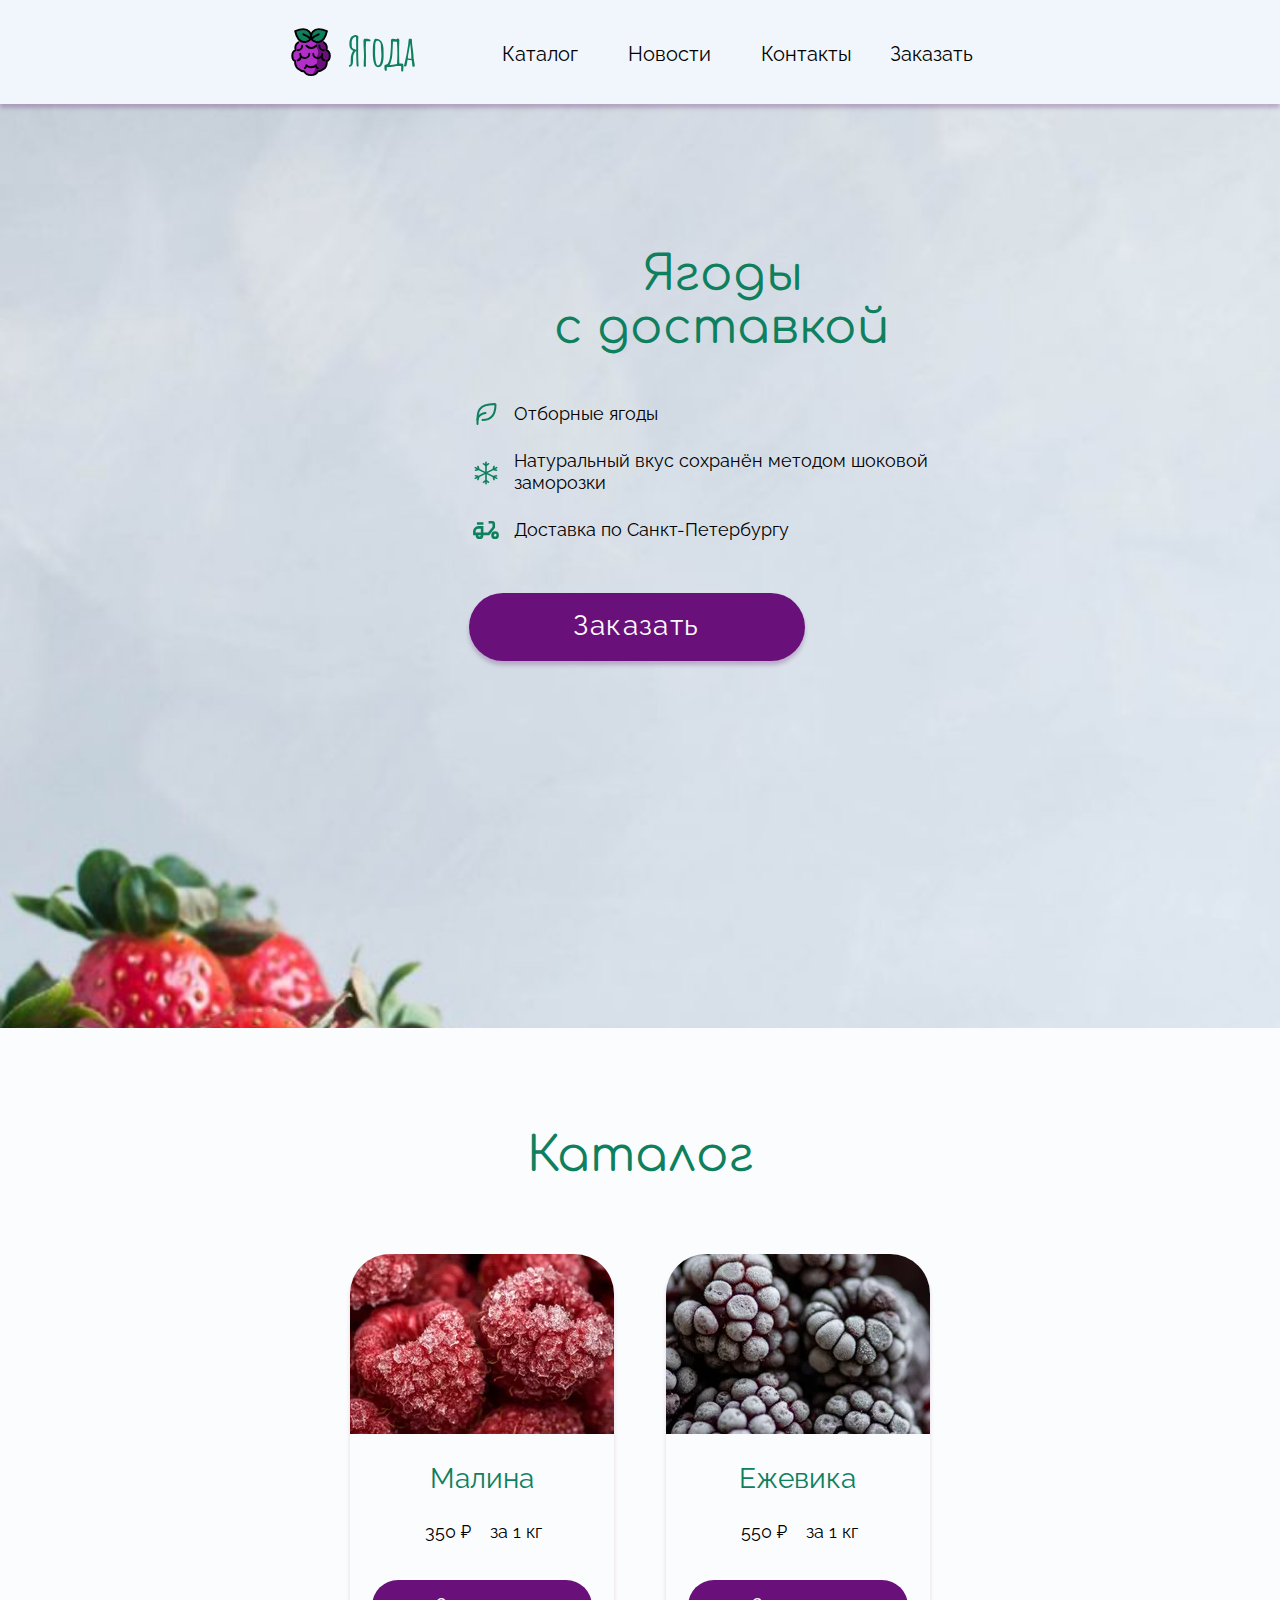
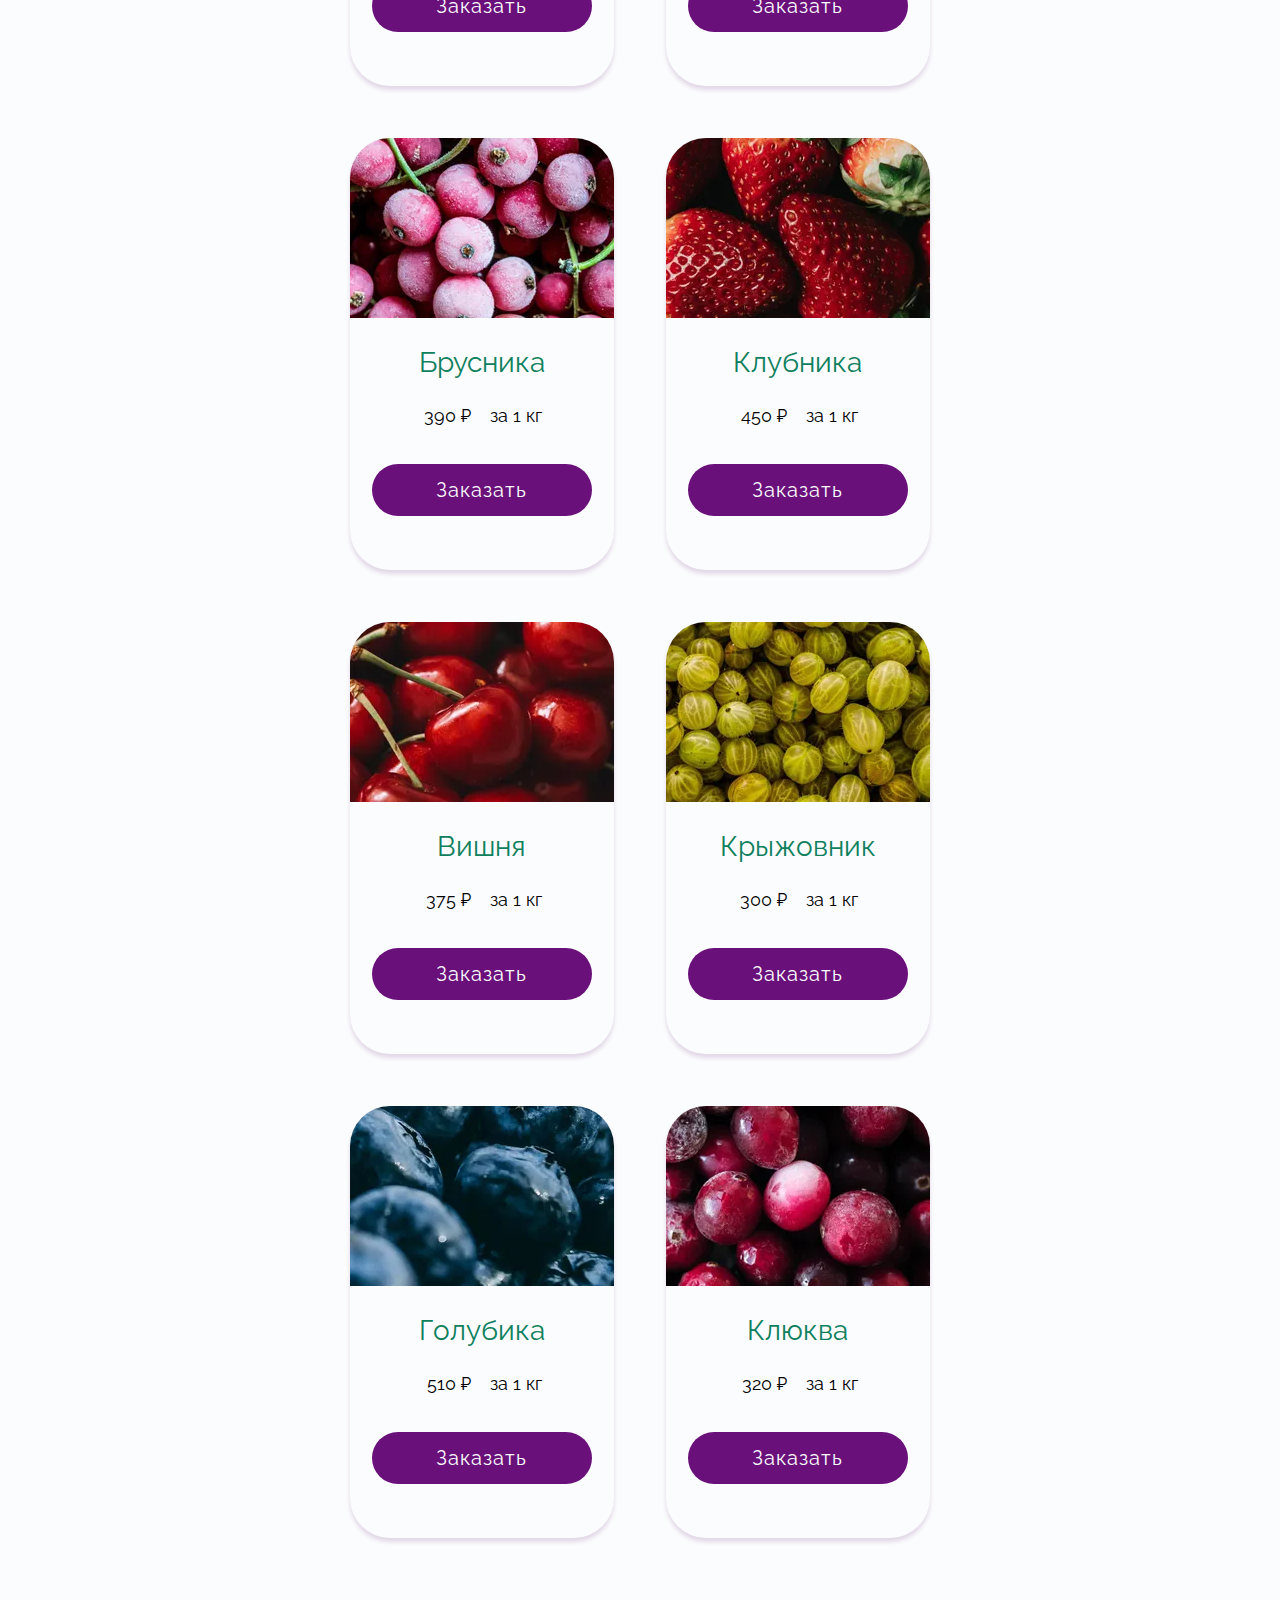
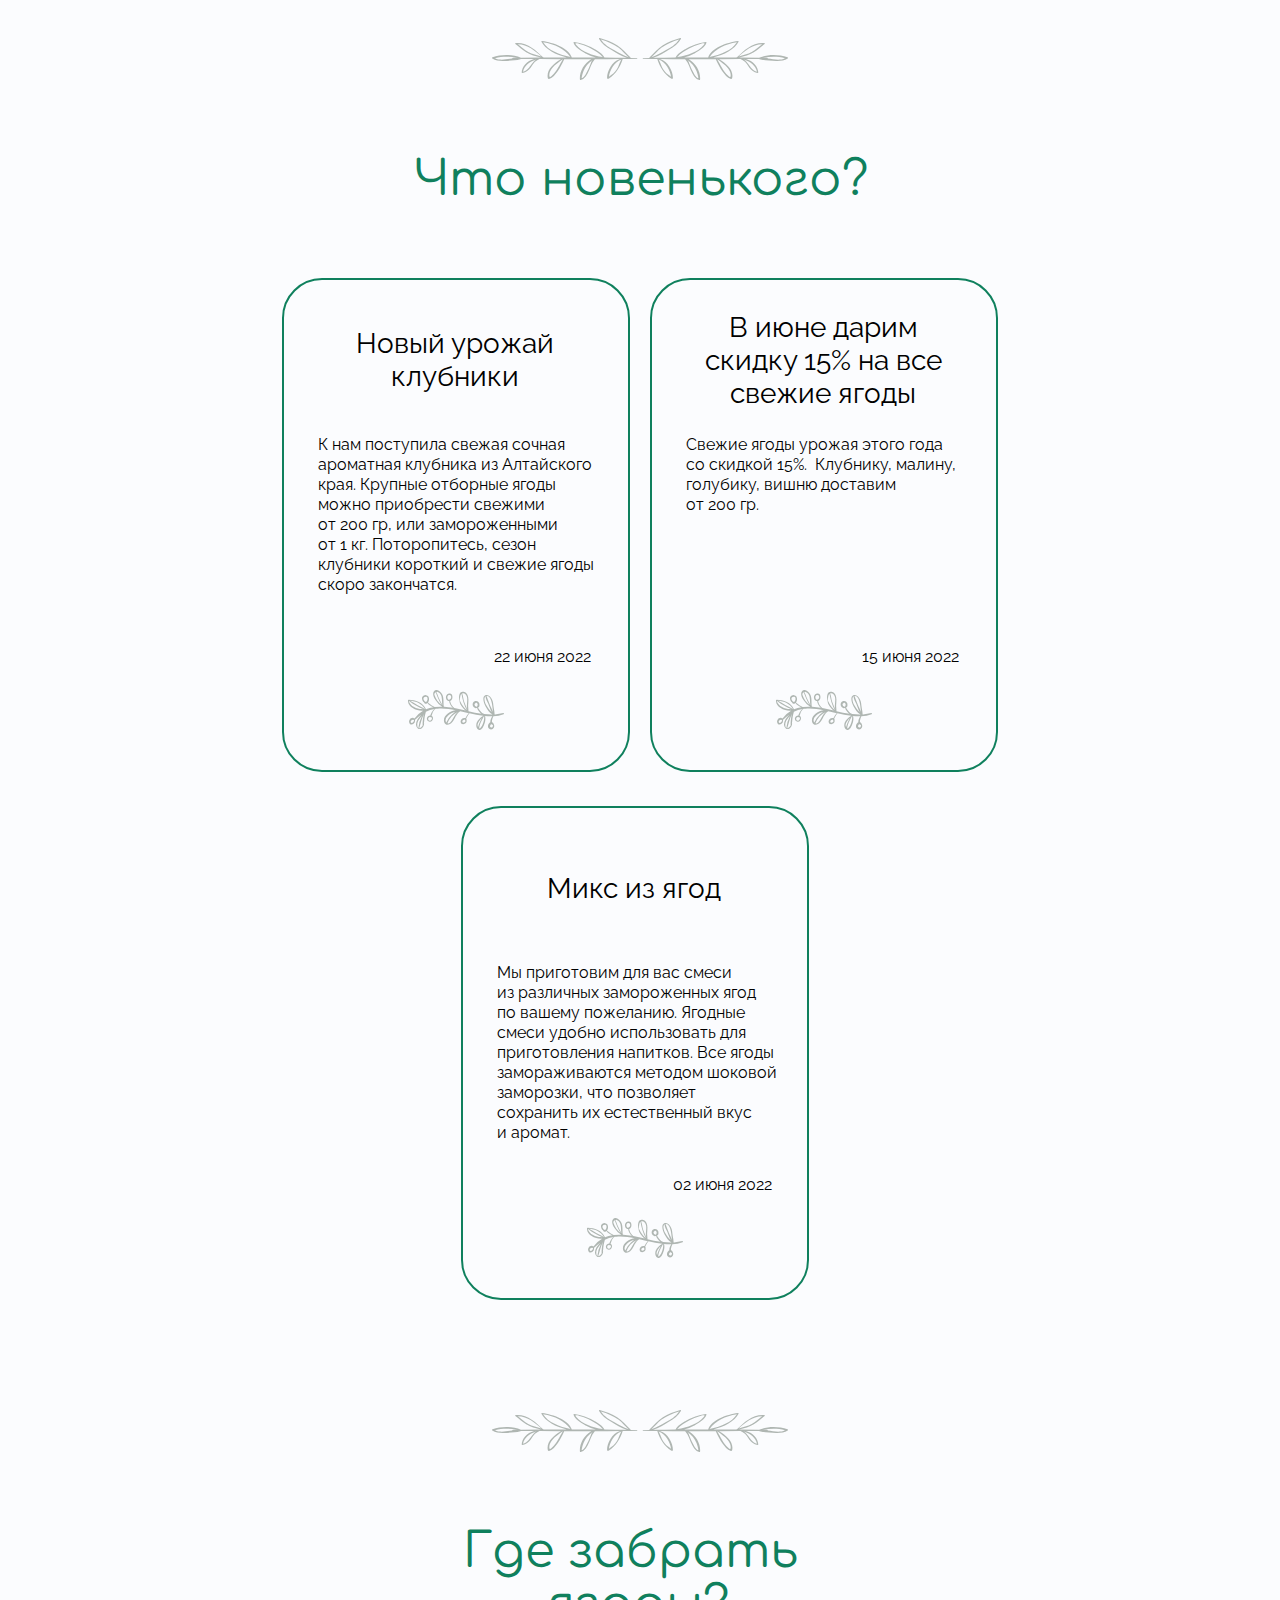
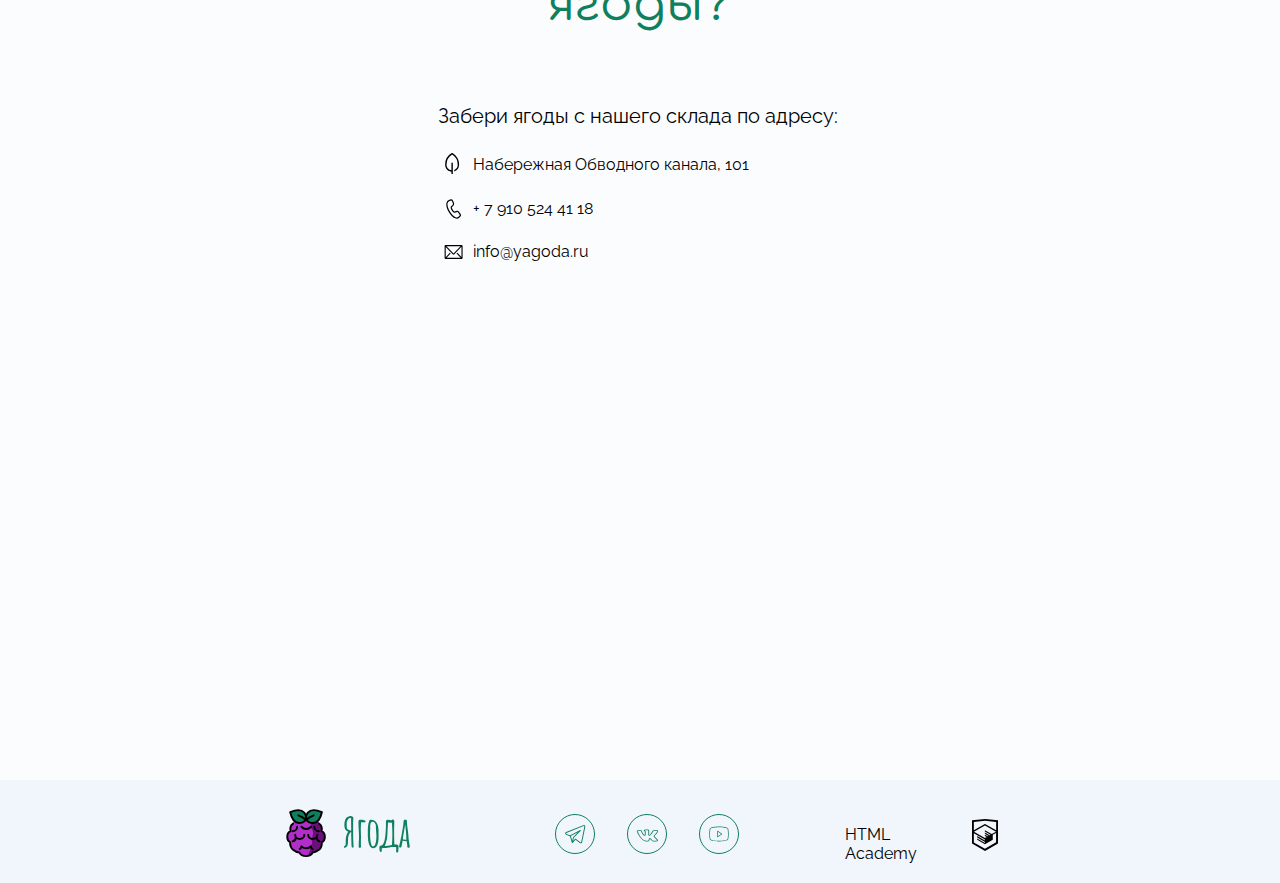
==== commit 12f859a0: "Deploying to gh-pages from @ VeraPerv/html2-basic-template@ca008520e0fc16b1f49213169bf6f0003b644ebc " ====
--- a/index.html
+++ b/index.html
@@ -1 +1 @@
-<!DOCTYPE html><html lang="ru"><head><meta charset="UTF-8"><title>Ягоды: главная</title><meta name="viewport" content="width=device-width,initial-scale=1"><meta name="description" content="Сайт интернет-магазина Ягоды."><link rel="icon" href="favicon.ico"><link rel="icon" href="favicons/favicon.svg" type="image/svg+xml"><link rel="apple-touch-icon" href="favicons/180.png"><link rel="manifest" href="manifest.webmanifest"><link rel="preload" href="fonts/raleway-400.woff2" as="font" type="font/woff2" crossorigin="anonymous"><link rel="preload" href="fonts/comfortaa-400.woff2" as="font" type="font/woff2" crossorigin="anonymous"><link rel="stylesheet" href="styles/styles.css"><script src="scripts/index.js" defer="defer"></script></head><body class="body"><header class="body__header header"><nav class="header__nav nav"><div class="nav__wrapper"><div class="nav__logo-wrapper"><!-- По тех.заданию логотив не кликабельный,валидатор не пропускает <a> без href, поэтому на главной странице сделан дивом --><div class="nav__logo logo"><svg class="logo__berry" viewBox="0 0 60 60" width="52" height="52" fill="none" xmlns="http://www.w3.org/2000/svg"><path d="M16.63 21.28s-2.15 1.3-2.63 3.41a12.1 12.1 0 0 0 0 4.45s-3.38 1.4-3.38 5.77c0 4.37 2.85 5.6 2.85 5.6s.03 5.17 3.21 7.95a10.9 10.9 0 0 0 6.53 2.8s1.73 3.67 6.84 3.67c5.11 0 6.85-3.67 6.85-3.67s3.46-.5 6.52-2.8c3.06-2.29 2.98-7.94 2.98-7.94s3.08-1.24 3.08-5.61c0-4.38-3.37-5.77-3.37-5.77s.48-2.32 0-4.45c-.48-2.12-2.63-3.4-2.63-3.4" fill="#B22EC8"/><path d="M46.2 27.86c0-8.94-7.23-11.45-16.17-11.45-8.93 0-16.17 2.52-16.17 11.45a16.17 16.17 0 0 0 32.35 0Z" fill="#B22EC8"/><path d="M30.55 54.92s4.37-3.05 4.08-10.09c1.89-1.96 2.47-4.59.76-7.78 2.89-4.11 2.59-8.56-.87-11.94 1.43-2.05.68-3.83-.93-5.16 0 0 4.63 2.27 8.18-.98 0 0 7.45 5.36 4.34 10.17 0 0 8.23 5.56.29 11.38 0 0 1.16 8.86-9.3 10.7 0 0-2.75 3.12-6.55 3.7Z" fill="#6A107A"/><path d="M46.48 9.38c-3.55 16.61-14.48 10.95-15.96 8.03-1.48-2.92-.05-14.55 15.96-8.03Z" fill="currentColor"/><path d="M13.62 9.38c3.56 16.61 14.48 10.95 15.96 8.03 1.49-2.92.05-14.55-15.96-8.03Z" fill="currentColor"/><path d="M46.48 9.38c-3.55 16.61-14.48 10.95-15.96 8.03-1.48-2.92-.05-14.55 15.96-8.03v0Z" stroke="#000" stroke-width="2" stroke-miterlimit="10" stroke-linecap="round" stroke-linejoin="round"/><path d="M37.98 12.74c-2.61 1-5.95 2.62-7.43 4.72m-16.93-8.08c3.56 16.61 14.48 10.95 15.96 8.03 1.49-2.92.05-14.55-15.96-8.03v0Z" stroke="#000" stroke-width="2" stroke-miterlimit="10" stroke-linecap="round" stroke-linejoin="round"/><path d="M22.13 12.74c2.6 1 5.95 2.62 7.43 4.72m-12.93 3.82s-2.15 1.3-2.63 3.41a12.1 12.1 0 0 0 0 4.45s-3.38 1.4-3.38 5.77c0 4.37 2.85 5.6 2.85 5.6s.03 5.17 3.21 7.95a10.9 10.9 0 0 0 6.53 2.8s1.73 3.68 6.84 3.68c5.11 0 6.85-3.68 6.85-3.68s3.46-.5 6.52-2.8c3.06-2.29 2.98-7.94 2.98-7.94s3.08-1.24 3.08-5.61c0-4.38-3.37-5.77-3.37-5.77s.48-2.32 0-4.45c-.48-2.12-2.63-3.4-2.63-3.4" stroke="#000" stroke-width="2" stroke-miterlimit="10" stroke-linecap="round" stroke-linejoin="round"/><path d="M35.2 24.56s-2.18 2.3-4.87 2.3m-5.05-2.3s2.18 2.3 4.87 2.3m11.57 6.08a4.5 4.5 0 0 1-4.62 4.36m-4.8-4.36a4.5 4.5 0 0 0 4.62 4.36m-8.68-4.36a4.5 4.5 0 0 1-4.62 4.36m-4.8-4.36a4.5 4.5 0 0 0 4.62 4.36m11.48 7.59c-.87 1.15-2.63 1.94-4.67 1.94m-4.97-2.09c.83 1.24 2.66 2.1 4.77 2.1m-4.8-1.8c0 1.04-.65 1.97-1.67 2.62m11.4-2.62c0 1.13.75 2.13 1.94 2.8m-17.42-12.28a4.4 4.4 0 0 1-3.28 4.18m4.62-15.2a4.65 4.65 0 0 1-4.62 4.66m22.42-4.67a4.65 4.65 0 0 0 4.62 4.67m-2.22 6.36a4.39 4.39 0 0 0 3.04 4.1" stroke="#000" stroke-width="2" stroke-miterlimit="10" stroke-linecap="round" stroke-linejoin="round"/></svg> <svg class="logo__text" viewBox="0 0 65 36" width="67" height="50" fill="none" xmlns="http://www.w3.org/2000/svg"><path d="M9.48 31.2c-.61 0-.97-.3-1.08-.92-.13-1.01-.2-1.97-.2-2.88a431.6 431.6 0 0 1-.2-6.4c-.03-2.24-.04-3.87-.04-4.88-.59.27-1.05.64-1.4 1.12a8.9 8.9 0 0 0-.92 1.76 11.2 11.2 0 0 0-.72 3.88v1l-.04 1.48c-.03.83-.1 1.73-.24 2.72a3.8 3.8 0 0 1-2 3c-.19.1-.43.16-.72.16-.35 0-.64-.08-.88-.24-.21-.19-.28-.44-.2-.76a.73.73 0 0 1 .24-.4c.1-.08.25-.16.44-.24.21-.08.37-.16.48-.24.4-.37.6-.88.6-1.52l.04-3.36c.05-1.3.12-2.3.2-3a11.81 11.81 0 0 1 1.36-4.12 9 9 0 0 1 .88-1.48 6.4 6.4 0 0 1-2.96-2.6c-.53-1.04-.8-2.56-.8-4.56 0-1.57.28-3.12.84-4.64.56-1.5 1.48-2.44 2.76-2.84l1.76-.6c.24-.1.5-.16.8-.16.56 0 1.2.24 1.92.72.45.27.68.7.68 1.32a77.6 77.6 0 0 0-.24 5.08v8.88a188.18 188.18 0 0 0 .2 9.32c.05.85.1 1.56.12 2.12l.12 2.2v.24c0 .35-.05.57-.16.68-.1.1-.32.16-.64.16Zm-1.68-29.04-.92.32c-.45.16-.85.35-1.2.56-.4.19-.77.59-1.12 1.2a8.95 8.95 0 0 0-.76 1.88 4.8 4.8 0 0 0-.24 1.52l.08 1.76c0 .83.01 1.48.04 1.96.03.75.24 1.37.64 1.88a3.4 3.4 0 0 0 1.76 1c.3.08.63.2 1 .36.4.13.7.24.88.32l-.16-12.76Zm7.64 29.16-.16-.56c-.06-.27-.07-.5-.04-.68.05-3.1.13-5.4.24-6.92a70 70 0 0 0 .04-2.48c0-1.97-.1-4.36-.28-7.16-.16-3.41-.24-6-.24-7.76 0-.4.16-.76.48-1.08.32-.32.7-.48 1.16-.48 1.52 0 2.84.12 3.96.36.53.1.88.3 1.04.56.16.24.21.65.16 1.24a2.12 2.12 0 0 1-1.76.28c-.24-.05-.88-.1-1.92-.16h-.08c-.38 0-.56.2-.56.6-.14 3.87-.2 6.07-.2 6.6a370.84 370.84 0 0 0 .2 7.64 59.72 59.72 0 0 0-.12 3.88c0 2.21.04 3.76.12 4.64-.03.59-.12.99-.28 1.2-.16.24-.46.36-.88.36l-.88-.08Zm13.77.44c-.7 0-1.33-.23-1.92-.68a4.75 4.75 0 0 1-1.44-1.76 15.87 15.87 0 0 1-1.44-5.32 39.95 39.95 0 0 1-.36-5.24c0-.32.01-.59.04-.8v-.72c0-.13-.01-.2-.04-.2v-.72l.04-2.8c.03-.85.13-2.21.32-4.08.13-1.28.44-2.52.92-3.72a3 3 0 0 1 .72-1.2c.3-.3.63-.44 1-.44a6.7 6.7 0 0 1 5.04 2.2c.53.67.99 1.5 1.36 2.48.37.96.64 1.99.8 3.08.16 1.12.24 2.3.24 3.56v.32c0 .83.01 1.57.04 2.24l.04 2.28c0 7.68-1.79 11.52-5.36 11.52Zm-.16-1.68c.48 0 .92-.19 1.32-.56.4-.4.7-.93.92-1.6.5-1.36.81-2.83.92-4.4.13-1.36.2-2.53.2-3.52 0-1.2-.1-2.77-.28-4.72a65.05 65.05 0 0 1-.24-4.6v-.72a4.29 4.29 0 0 0-1.04-2.64 2.84 2.84 0 0 0-2.28-1.12c-.9 0-1.5.52-1.8 1.56-.27.83-.4 1.9-.4 3.2 0 .5.01.93.04 1.28v1.08l-.08 1.84a19.5 19.5 0 0 0-.08 1.84c0 1.44.04 2.87.12 4.28a35 35 0 0 0 .8 5.84c.43 1.97 1.05 2.96 1.88 2.96Zm23.84 5.84a2.2 2.2 0 0 1-.48.08c-.32 0-.54-.2-.68-.6-.1-.32-.16-.72-.16-1.2l.04-2.76c0-.16-.01-.3-.04-.44l-.08-.4h-4.6c.27 0-.37.13-1.92.4-1.52.24-2.7.4-3.56.48l-1.8.16-2 .2v.88c.03.35.03.76 0 1.24v.2c0 .43-.1.75-.32.96-.21.21-.41.32-.6.32-.1 0-.26-.05-.48-.16a1.9 1.9 0 0 1-.8-1.44l-.12-2.92c-.05-1.04.38-1.56 1.28-1.56.51-.03.91-.16 1.2-.4.3-.24.64-.61 1.04-1.12.4-.53.71-1.12.92-1.76a24.68 24.68 0 0 0 1.2-5.36c.11-.96.24-2.33.4-4.12.24-2.8.36-5.61.36-8.44l-.04-2.24c0-.5.15-.92.44-1.24.3-.35.7-.52 1.2-.52.16 0 .28.01.36.04 1.23.21 2.23.35 3 .4h.2c.35 0 .55-.07.6-.2.24-.32.54-.48.88-.48.24 0 .46.05.64.16.43.16.71.56.84 1.2l-.2 6.84a628.51 628.51 0 0 0 .12 12.72l.04 2.2c0 .21.02.41.04.6l.08.56c.54.05.94.08 1.2.08.22 0 .38-.01.48-.04.59-.08 1.11.07 1.56.44.48.35.72.8.72 1.36 0 .72-.05 1.8-.16 3.24 0 .37-.02.9-.08 1.6-.05.56-.29.9-.72 1.04Zm-11.52-6.36c1.5-.13 2.67-.25 3.52-.36a16.6 16.6 0 0 0 2.6-.6c.27-3.23.4-6.68.4-10.36 0-3.41-.13-7.16-.4-11.24l-3.88-.2-.04 1.88c-.21 4.1-.36 7.17-.44 9.2-.1 3.04-.62 6.03-1.56 8.96l-.36 1.2a4.45 4.45 0 0 1-.76 1.6l.92-.08Zm22.8 1.8c-.62 0-1.07-.1-1.36-.28-.3-.19-.44-.53-.44-1.04 0-.8-.14-2.16-.4-4.08l-.16-.84-3.96-.6a45.3 45.3 0 0 0-.68 3.72c-.16 1.3-.42 2.17-.76 2.6a.95.95 0 0 1-.8.36c-.32 0-.62-.1-.88-.28a.95.95 0 0 1-.4-.76l.08-.2.04-.16a176.2 176.2 0 0 0 4-20.28 27.27 27.27 0 0 0 .12-1.64c.08-.99.16-1.77.24-2.36.1-.59.26-1.03.48-1.32h1.36c.37 0 .7.1.96.28.26.16.4.4.4.72 0 2.03.28 5.04.84 9.04.53 4.1.8 6.99.8 8.64 0 .16.06.57.2 1.24.13.61.2 1.01.2 1.2 0 .19.13.99.4 2.4.24 1.28.36 2.1.36 2.48v.04c0 .59-.22.96-.64 1.12Zm-2.64-7.68a7.7 7.7 0 0 1-.12-1.48c0-2.4-.22-5.47-.64-9.2l-.4-4.16c-1.15 6.27-1.94 11-2.36 14.2.4.27 1.57.48 3.52.64Z" fill="currentColor"/></svg></div><button class="nav__button toggle" type="button"><span class="visually-hidden">Кнопка закрытия,открытия меню.</span></button></div></div><ul class="nav__list menu"><li class="menu__item"><a class="menu__link" href="#">Каталог</a></li><li class="menu__item"><a class="menu__link" href="#">Новости</a></li><li class="menu__item"><a class="menu__link" href="#">Контакты</a></li><li class="menu__item"><a class="menu__link" href="form.html">Заказать</a></li></ul></nav></header><main class="main"><h1 class="visually-hidden">Интернет-магазин продажи ягод.</h1><section class="main__promo promo"><div class="promo__wrapper"><h2 class="promo__caption heading">Ягоды<br class="promo__break">с доставкой</h2><ul class="promo__list promo-list"><li class="promo-list__item promo-list__item--leaf">Отборные ягоды</li><li class="promo-list__item promo-list__item--ice">Натуральный вкус сохранён методом шоковой заморозки</li><li class="promo-list__item promo-list__item--delivery">Доставка по Санкт-Петербургу</li></ul><a class="promo__link button button--big" href="form.html">Заказать</a></div></section><section class="main__catalog catalog"><h2 class="catalog__caption heading">Каталог</h2><ul class="catalog__list"><li class="catalog__card card"><a class="card__link" href="#"><picture><source type="image/webp" srcset="images/raspberry@1x.webp, images/raspberry@2x.webp 2x" width="344" height="180"><img class="card__image" width="344" height="180" src="images/raspberry@1x.jpg" srcset="images/raspberry@2x.jpg 2x" alt="Малина."></picture></a><a class="card__caption-link" href="#"><h3 class="card__caption heading heading--middle">Малина</h3></a><dl class="card__price"><dt class="card__term">350 ₽</dt><dd class="card__definition">за 1 кг</dd></dl><a class="card__button button button--middle" href="form.html">Заказать</a></li><li class="catalog__card card"><a class="card__link" href="#"><picture><source type="image/webp" srcset="images/blackberry@1x.webp, images/blackberry@2x.webp 2x" width="344" height="180"><img class="card__image" width="344" height="180" src="images/blackberry@1x.jpg" srcset="images/blackberry@2x.jpg 2x" alt="Ежевика."></picture></a><a class="card__caption-link" href="#"><h3 class="card__caption heading heading--middle">Ежевика</h3></a><dl class="card__price"><dt class="card__term">550 ₽</dt><dd class="card__definition">за 1 кг</dd></dl><a class="card__button button button--middle" href="form.html">Заказать</a></li><li class="catalog__card card"><a class="card__link" href="#"><picture><source type="image/webp" srcset="images/lingonberry@1x.webp, images/lingonberry@2x.webp 2x" width="344" height="180"><img class="card__image" width="344" height="180" src="images/lingonberry@1x.jpg" srcset="images/lingonberry@2x.jpg 2x" alt="Брусника."></picture></a><a class="card__caption-link" href="#"><h3 class="card__caption heading heading--middle">Брусника</h3></a><dl class="card__price"><dt class="card__term">390 ₽</dt><dd class="card__definition">за 1 кг</dd></dl><a class="card__button button button--middle" href="form.html">Заказать</a></li><li class="catalog__card card"><a class="card__link" href="#"><picture><source type="image/webp" srcset="images/strawberry@1x.webp, images/strawberry@2x.webp 2x" width="344" height="180"><img class="card__image" width="344" height="180" src="images/strawberry@1x.jpg" srcset="images/strawberry@2x.jpg 2x" alt="Клубника."></picture></a><a class="card__caption-link" href="#"><h3 class="card__caption heading heading--middle">Клубника</h3></a><dl class="card__price"><dt class="card__term">450 ₽</dt><dd class="card__definition">за 1 кг</dd></dl><a class="card__button button button--middle" href="form.html">Заказать</a></li><li class="catalog__card card"><a class="card__link" href="#"><picture><source type="image/webp" srcset="images/cherry@1x.webp, images/cherry@2x.webp 2x" width="344" height="180"><img class="card__image" width="344" height="180" src="images/cherry@1x.jpg" srcset="images/cherry@2x.jpg 2x" alt="Вишня."></picture></a><a class="card__caption-link" href="#"><h3 class="card__caption heading heading--middle">Вишня</h3></a><dl class="card__price"><dt class="card__term">375 ₽</dt><dd class="card__definition">за 1 кг</dd></dl><a class="card__button button button--middle" href="form.html">Заказать</a></li><li class="catalog__card card"><a class="card__link" href="#"><picture><source type="image/webp" srcset="images/gooseberry@1x.webp, images/gooseberry@2x.webp 2x" width="344" height="180"><img class="card__image" width="344" height="180" src="images/gooseberry@1x.jpg" srcset="images/gooseberry@2x.jpg 2x" alt="Крыжовник."></picture></a><a class="card__caption-link" href="#"><h3 class="card__caption heading heading--middle">Крыжовник</h3></a><dl class="card__price"><dt class="card__term">300 ₽</dt><dd class="card__definition">за 1 кг</dd></dl><a class="card__button button button--middle" href="form.html">Заказать</a></li><li class="catalog__card card"><a class="card__link" href="#"><picture><source type="image/webp" srcset="images/blueberry@1x.webp, images/blueberry@2x.webp 2x" width="344" height="180"><img class="card__image" width="344" height="180" src="images/blueberry@1x.jpg" srcset="images/blueberry@2x.jpg 2x" alt="Голубика."></picture></a><a class="card__caption-link" href="#"><h3 class="card__caption heading heading--middle">Голубика</h3></a><dl class="card__price"><dt class="card__term">510 ₽</dt><dd class="card__definition">за 1 кг</dd></dl><a class="card__button button button--middle" href="form.html">Заказать</a></li><li class="catalog__card card"><a class="card__link" href="#"><picture><source type="image/webp" srcset="images/cranberry@1x.webp, images/cranberry@2x.webp 2x" width="344" height="180"><img class="card__image" width="344" height="180" src="images/cranberry@1x.jpg" srcset="images/cranberry@2x.jpg 2x" alt="Клюква."></picture></a><a class="card__caption-link" href="#"><h3 class="card__caption heading heading--middle">Клюква</h3></a><dl class="card__price"><dt class="card__term">320 ₽</dt><dd class="card__definition">за 1 кг</dd></dl><a class="card__button button button--middle" href="form.html">Заказать</a></li></ul></section><section class="main__news news"><h2 class="news__caption heading">Что новенького?</h2><ul class="news__list"><li class="news__card news-card"><h3 class="news-card__caption news-caption">Новый урожай клубники</h3><p class="news__text">К нам поступила свежая сочная ароматная клубника из&nbsp;Алтайского края. Крупные отборные ягоды можно приобрести свежими от&nbsp;200&nbsp;гр, или замороженными от&nbsp;1&nbsp;кг. Поторопитесь, сезон клубники короткий и свежие ягоды скоро закончатся.</p><time class="news__date" datetime="2022-06-22">22 июня 2022</time></li><li class="news__card news-card news-card--discounts"><h3 class="news-card__caption news-caption">В июне дарим скидку 15% на все свежие ягоды</h3><p class="news__text">Свежие ягоды урожая этого года со&nbsp;скидкой 15%.&nbsp; Клубнику, малину, голубику, вишню доставим от&nbsp;200&nbsp;гр.</p><time class="news__date" datetime="2022-06-15">15 июня 2022</time></li><li class="news__card news-card news-card--mix"><h3 class="news-card__caption news-caption">Микс из ягод</h3><p class="news__text">Мы приготовим для вас смеси из&nbsp;различных замороженных ягод по&nbsp;вашему пожеланию. Ягодные смеси удобно использовать для приготовления напитков. Все ягоды замораживаются методом шоковой заморозки, что позволяет сохранить их&nbsp;естественный вкус и&nbsp;аромат.</p><time class="news__date" datetime="2022-06-02">02 июня 2022</time></li></ul></section><section class="main__contacts contacts contacts--index"><h2 class="contacts__caption heading">Где забрать <span class="heading__word">ягоды?</span></h2><p class="contacts__text">Забери ягоды с нашего склада по адресу:</p><address class="contacts__address address"><p class="address__address"><a class="address__link" href="#">Набережная Обводного канала, 101</a></p><a class="address__phone" href="tel:+79105244118">+ 7 910 524 41 18</a> <a class="address__email" href="mailto:info@yagoda.ru">info@yagoda.ru</a></address><div class="contacts__map-wrapper map"><iframe class="map__interactive" title="Адрес места на карте: г. Санкт-Петербург, Набережная Обводного канала, 101" width="320" height="372" src="https://www.google.com/maps/embed?pb=!1m18!1m12!1m3!1d2000.1325248568469!2d30.326353093322872!3d59.91334791019021!2m3!1f0!2f0!3f0!3m2!1i1024!2i768!4f13.1!3m3!1m2!1s0x469630519ea47935%3A0x3458dd62ea82672d!2z0L3QsNCx0LXRgNC10LbQvdCw0Y8g0J7QsdCy0L7QtNC90L7Qs9C-INC60LDQvdCw0LvQsCwgMTAxLCDQodCw0L3QutGCLdCf0LXRgtC10YDQsdGD0YDQsywgMTkwMDEz!5e0!3m2!1sru!2sru!4v1706009795837!5m2!1sru!2sru" style="border:0;" allowfullscreen="" loading="lazy" referrerpolicy="no-referrer-when-downgrade"></iframe><noscript><div class="map__nojs-wrapper"><picture><source type="image/webp" media="(min-width: 1440px)" srcset="images/map-desktop@1x.webp, images/map-desktop@2x.webp 2x" width="552" height="372"><source type="image/webp" media="(min-width: 768px)" srcset="images/map-tablet@1x.webp, images/map-tablet@2x.webp 2x" width="768" height="372"><source type="image/webp" srcset="images/map-mobile@1x.webp, images/map-mobile@2x.webp 2x" width="320" height="372"><source media="(min-width: 1440px)" srcset="images/map-desktop@1x.jpg, images/map-desktop@2x.jpg 2x" type="image/jpg" width="552" height="372"><source media="(min-width: 768px)" srcset="images/map-tablet@1x.jpg, images/map-tablet@2x.jpg 2x" type="image/jpg" width="768" height="372"><img class="map__image" src="images/map-mobile@1x.jpg" srcset="images/map-mobile@2x.jpg 2x" width="320" height="372" alt="Адрес места на карте:  г. Санкт-Петербург, Набережная Обводного канала, 101" loading="lazy"></picture></div></noscript></div></section></main><footer class="footer"><div class="footer__wrapper"><!-- По тех.заданию логотив не кликабельный,валидатор не пропускает <a> без href, поэтому на главной странице сделан дивом --><div class="footer__logo logo"><svg class="logo__berry" viewBox="0 0 60 60" width="52" height="52" fill="none" xmlns="http://www.w3.org/2000/svg"><path d="M16.63 21.28s-2.15 1.3-2.63 3.41a12.1 12.1 0 0 0 0 4.45s-3.38 1.4-3.38 5.77c0 4.37 2.85 5.6 2.85 5.6s.03 5.17 3.21 7.95a10.9 10.9 0 0 0 6.53 2.8s1.73 3.67 6.84 3.67c5.11 0 6.85-3.67 6.85-3.67s3.46-.5 6.52-2.8c3.06-2.29 2.98-7.94 2.98-7.94s3.08-1.24 3.08-5.61c0-4.38-3.37-5.77-3.37-5.77s.48-2.32 0-4.45c-.48-2.12-2.63-3.4-2.63-3.4" fill="#B22EC8"/><path d="M46.2 27.86c0-8.94-7.23-11.45-16.17-11.45-8.93 0-16.17 2.52-16.17 11.45a16.17 16.17 0 0 0 32.35 0Z" fill="#B22EC8"/><path d="M30.55 54.92s4.37-3.05 4.08-10.09c1.89-1.96 2.47-4.59.76-7.78 2.89-4.11 2.59-8.56-.87-11.94 1.43-2.05.68-3.83-.93-5.16 0 0 4.63 2.27 8.18-.98 0 0 7.45 5.36 4.34 10.17 0 0 8.23 5.56.29 11.38 0 0 1.16 8.86-9.3 10.7 0 0-2.75 3.12-6.55 3.7Z" fill="#6A107A"/><path d="M46.48 9.38c-3.55 16.61-14.48 10.95-15.96 8.03-1.48-2.92-.05-14.55 15.96-8.03Z" fill="currentColor"/><path d="M13.62 9.38c3.56 16.61 14.48 10.95 15.96 8.03 1.49-2.92.05-14.55-15.96-8.03Z" fill="currentColor"/><path d="M46.48 9.38c-3.55 16.61-14.48 10.95-15.96 8.03-1.48-2.92-.05-14.55 15.96-8.03v0Z" stroke="#000" stroke-width="2" stroke-miterlimit="10" stroke-linecap="round" stroke-linejoin="round"/><path d="M37.98 12.74c-2.61 1-5.95 2.62-7.43 4.72m-16.93-8.08c3.56 16.61 14.48 10.95 15.96 8.03 1.49-2.92.05-14.55-15.96-8.03v0Z" stroke="#000" stroke-width="2" stroke-miterlimit="10" stroke-linecap="round" stroke-linejoin="round"/><path d="M22.13 12.74c2.6 1 5.95 2.62 7.43 4.72m-12.93 3.82s-2.15 1.3-2.63 3.41a12.1 12.1 0 0 0 0 4.45s-3.38 1.4-3.38 5.77c0 4.37 2.85 5.6 2.85 5.6s.03 5.17 3.21 7.95a10.9 10.9 0 0 0 6.53 2.8s1.73 3.68 6.84 3.68c5.11 0 6.85-3.68 6.85-3.68s3.46-.5 6.52-2.8c3.06-2.29 2.98-7.94 2.98-7.94s3.08-1.24 3.08-5.61c0-4.38-3.37-5.77-3.37-5.77s.48-2.32 0-4.45c-.48-2.12-2.63-3.4-2.63-3.4" stroke="#000" stroke-width="2" stroke-miterlimit="10" stroke-linecap="round" stroke-linejoin="round"/><path d="M35.2 24.56s-2.18 2.3-4.87 2.3m-5.05-2.3s2.18 2.3 4.87 2.3m11.57 6.08a4.5 4.5 0 0 1-4.62 4.36m-4.8-4.36a4.5 4.5 0 0 0 4.62 4.36m-8.68-4.36a4.5 4.5 0 0 1-4.62 4.36m-4.8-4.36a4.5 4.5 0 0 0 4.62 4.36m11.48 7.59c-.87 1.15-2.63 1.94-4.67 1.94m-4.97-2.09c.83 1.24 2.66 2.1 4.77 2.1m-4.8-1.8c0 1.04-.65 1.97-1.67 2.62m11.4-2.62c0 1.13.75 2.13 1.94 2.8m-17.42-12.28a4.4 4.4 0 0 1-3.28 4.18m4.62-15.2a4.65 4.65 0 0 1-4.62 4.66m22.42-4.67a4.65 4.65 0 0 0 4.62 4.67m-2.22 6.36a4.39 4.39 0 0 0 3.04 4.1" stroke="#000" stroke-width="2" stroke-miterlimit="10" stroke-linecap="round" stroke-linejoin="round"/></svg> <svg class="logo__text" viewBox="0 0 65 36" width="67" height="50" fill="none" xmlns="http://www.w3.org/2000/svg"><path d="M9.48 31.2c-.61 0-.97-.3-1.08-.92-.13-1.01-.2-1.97-.2-2.88a431.6 431.6 0 0 1-.2-6.4c-.03-2.24-.04-3.87-.04-4.88-.59.27-1.05.64-1.4 1.12a8.9 8.9 0 0 0-.92 1.76 11.2 11.2 0 0 0-.72 3.88v1l-.04 1.48c-.03.83-.1 1.73-.24 2.72a3.8 3.8 0 0 1-2 3c-.19.1-.43.16-.72.16-.35 0-.64-.08-.88-.24-.21-.19-.28-.44-.2-.76a.73.73 0 0 1 .24-.4c.1-.08.25-.16.44-.24.21-.08.37-.16.48-.24.4-.37.6-.88.6-1.52l.04-3.36c.05-1.3.12-2.3.2-3a11.81 11.81 0 0 1 1.36-4.12 9 9 0 0 1 .88-1.48 6.4 6.4 0 0 1-2.96-2.6c-.53-1.04-.8-2.56-.8-4.56 0-1.57.28-3.12.84-4.64.56-1.5 1.48-2.44 2.76-2.84l1.76-.6c.24-.1.5-.16.8-.16.56 0 1.2.24 1.92.72.45.27.68.7.68 1.32a77.6 77.6 0 0 0-.24 5.08v8.88a188.18 188.18 0 0 0 .2 9.32c.05.85.1 1.56.12 2.12l.12 2.2v.24c0 .35-.05.57-.16.68-.1.1-.32.16-.64.16Zm-1.68-29.04-.92.32c-.45.16-.85.35-1.2.56-.4.19-.77.59-1.12 1.2a8.95 8.95 0 0 0-.76 1.88 4.8 4.8 0 0 0-.24 1.52l.08 1.76c0 .83.01 1.48.04 1.96.03.75.24 1.37.64 1.88a3.4 3.4 0 0 0 1.76 1c.3.08.63.2 1 .36.4.13.7.24.88.32l-.16-12.76Zm7.64 29.16-.16-.56c-.06-.27-.07-.5-.04-.68.05-3.1.13-5.4.24-6.92a70 70 0 0 0 .04-2.48c0-1.97-.1-4.36-.28-7.16-.16-3.41-.24-6-.24-7.76 0-.4.16-.76.48-1.08.32-.32.7-.48 1.16-.48 1.52 0 2.84.12 3.96.36.53.1.88.3 1.04.56.16.24.21.65.16 1.24a2.12 2.12 0 0 1-1.76.28c-.24-.05-.88-.1-1.92-.16h-.08c-.38 0-.56.2-.56.6-.14 3.87-.2 6.07-.2 6.6a370.84 370.84 0 0 0 .2 7.64 59.72 59.72 0 0 0-.12 3.88c0 2.21.04 3.76.12 4.64-.03.59-.12.99-.28 1.2-.16.24-.46.36-.88.36l-.88-.08Zm13.77.44c-.7 0-1.33-.23-1.92-.68a4.75 4.75 0 0 1-1.44-1.76 15.87 15.87 0 0 1-1.44-5.32 39.95 39.95 0 0 1-.36-5.24c0-.32.01-.59.04-.8v-.72c0-.13-.01-.2-.04-.2v-.72l.04-2.8c.03-.85.13-2.21.32-4.08.13-1.28.44-2.52.92-3.72a3 3 0 0 1 .72-1.2c.3-.3.63-.44 1-.44a6.7 6.7 0 0 1 5.04 2.2c.53.67.99 1.5 1.36 2.48.37.96.64 1.99.8 3.08.16 1.12.24 2.3.24 3.56v.32c0 .83.01 1.57.04 2.24l.04 2.28c0 7.68-1.79 11.52-5.36 11.52Zm-.16-1.68c.48 0 .92-.19 1.32-.56.4-.4.7-.93.92-1.6.5-1.36.81-2.83.92-4.4.13-1.36.2-2.53.2-3.52 0-1.2-.1-2.77-.28-4.72a65.05 65.05 0 0 1-.24-4.6v-.72a4.29 4.29 0 0 0-1.04-2.64 2.84 2.84 0 0 0-2.28-1.12c-.9 0-1.5.52-1.8 1.56-.27.83-.4 1.9-.4 3.2 0 .5.01.93.04 1.28v1.08l-.08 1.84a19.5 19.5 0 0 0-.08 1.84c0 1.44.04 2.87.12 4.28a35 35 0 0 0 .8 5.84c.43 1.97 1.05 2.96 1.88 2.96Zm23.84 5.84a2.2 2.2 0 0 1-.48.08c-.32 0-.54-.2-.68-.6-.1-.32-.16-.72-.16-1.2l.04-2.76c0-.16-.01-.3-.04-.44l-.08-.4h-4.6c.27 0-.37.13-1.92.4-1.52.24-2.7.4-3.56.48l-1.8.16-2 .2v.88c.03.35.03.76 0 1.24v.2c0 .43-.1.75-.32.96-.21.21-.41.32-.6.32-.1 0-.26-.05-.48-.16a1.9 1.9 0 0 1-.8-1.44l-.12-2.92c-.05-1.04.38-1.56 1.28-1.56.51-.03.91-.16 1.2-.4.3-.24.64-.61 1.04-1.12.4-.53.71-1.12.92-1.76a24.68 24.68 0 0 0 1.2-5.36c.11-.96.24-2.33.4-4.12.24-2.8.36-5.61.36-8.44l-.04-2.24c0-.5.15-.92.44-1.24.3-.35.7-.52 1.2-.52.16 0 .28.01.36.04 1.23.21 2.23.35 3 .4h.2c.35 0 .55-.07.6-.2.24-.32.54-.48.88-.48.24 0 .46.05.64.16.43.16.71.56.84 1.2l-.2 6.84a628.51 628.51 0 0 0 .12 12.72l.04 2.2c0 .21.02.41.04.6l.08.56c.54.05.94.08 1.2.08.22 0 .38-.01.48-.04.59-.08 1.11.07 1.56.44.48.35.72.8.72 1.36 0 .72-.05 1.8-.16 3.24 0 .37-.02.9-.08 1.6-.05.56-.29.9-.72 1.04Zm-11.52-6.36c1.5-.13 2.67-.25 3.52-.36a16.6 16.6 0 0 0 2.6-.6c.27-3.23.4-6.68.4-10.36 0-3.41-.13-7.16-.4-11.24l-3.88-.2-.04 1.88c-.21 4.1-.36 7.17-.44 9.2-.1 3.04-.62 6.03-1.56 8.96l-.36 1.2a4.45 4.45 0 0 1-.76 1.6l.92-.08Zm22.8 1.8c-.62 0-1.07-.1-1.36-.28-.3-.19-.44-.53-.44-1.04 0-.8-.14-2.16-.4-4.08l-.16-.84-3.96-.6a45.3 45.3 0 0 0-.68 3.72c-.16 1.3-.42 2.17-.76 2.6a.95.95 0 0 1-.8.36c-.32 0-.62-.1-.88-.28a.95.95 0 0 1-.4-.76l.08-.2.04-.16a176.2 176.2 0 0 0 4-20.28 27.27 27.27 0 0 0 .12-1.64c.08-.99.16-1.77.24-2.36.1-.59.26-1.03.48-1.32h1.36c.37 0 .7.1.96.28.26.16.4.4.4.72 0 2.03.28 5.04.84 9.04.53 4.1.8 6.99.8 8.64 0 .16.06.57.2 1.24.13.61.2 1.01.2 1.2 0 .19.13.99.4 2.4.24 1.28.36 2.1.36 2.48v.04c0 .59-.22.96-.64 1.12Zm-2.64-7.68a7.7 7.7 0 0 1-.12-1.48c0-2.4-.22-5.47-.64-9.2l-.4-4.16c-1.15 6.27-1.94 11-2.36 14.2.4.27 1.57.48 3.52.64Z" fill="currentColor"/></svg></div><ul class="footer__list socials"><li class="socials__item"><a class="socials__link socials__link--telegram" href="#"><span class="visually-hidden">Телеграм.</span></a></li><li class="socials__item"><a class="socials__link socials__link--vk" href="#"><span class="visually-hidden">В контакте.</span></a></li><li class="socials__item"><a class="socials__link socials__link--youtube" href="#"><span class="visually-hidden">Youtube.</span></a></li></ul><a class="footer__logo-academy logo-academy" href="https://htmlacademy.ru/intensive/adaptive" target="_blank" rel="noreferrer noopener"><span class="logo-academy__text">HTML Academy</span> <svg class="logo-academy__icon" viewBox="0 0 26 32" width="20" height="24" fill="none" xmlns="http://www.w3.org/2000/svg"><path d="M13.14 0h-.1l-13.04 1.31v23.18l13.05 7.51 12.95-7.5v-23.19l-12.86-1.31Zm11.02 11.35-11.11-6.38v-.09h-.1l-.1-.1v.1l-11.01 6.47v-8.44l11.11-1.13 11.21 1.13v8.44Zm-11.2-4.97 11.1 6.29-4.34 2.44-6.86-3.94v1.31l5.7 3.29-.87.46-4.84-2.81v1.31l3.68 2.16-.78.47-2.9-1.69v1.32l1.84 1.03-1.74 1.03-11.02-6.29 11.02-6.38Zm-11.12 7.79 11.02 6.38v.94l-7.64-4.41v1.31l7.73 4.5v1.04l-7.73-4.41v1.31l7.73 4.5 7.83-4.6v-4.87l3.29-1.88v9.39l-11.12 6.47-11.11-6.38v-9.29Z" fill="currentColor"/></svg></a></div></footer></body></html>+<!DOCTYPE html><html lang="ru"><head><meta charset="UTF-8"><title>Ягоды: главная</title><meta name="viewport" content="width=device-width,initial-scale=1"><meta name="description" content="Сайт интернет-магазина Ягоды."><link rel="icon" href="favicon.ico"><link rel="icon" href="favicons/favicon.svg" type="image/svg+xml"><link rel="apple-touch-icon" href="favicons/180.png"><link rel="manifest" href="manifest.webmanifest"><link rel="preload" href="fonts/raleway-400.woff2" as="font" type="font/woff2" crossorigin="anonymous"><link rel="preload" href="fonts/comfortaa-400.woff2" as="font" type="font/woff2" crossorigin="anonymous"><link rel="stylesheet" href="styles/styles.css"><script src="scripts/index.js" defer="defer"></script></head><body class="body"><header class="body__header header"><nav class="header__nav nav"><div class="nav__wrapper"><div class="nav__logo-wrapper"><!-- По тех.заданию логотив не кликабельный,валидатор не пропускает <a> без href, поэтому на главной странице сделан дивом --><div class="nav__logo logo"><svg class="logo__berry" viewBox="0 0 60 60" width="52" height="52" fill="none" xmlns="http://www.w3.org/2000/svg"><path d="M16.63 21.28s-2.15 1.3-2.63 3.41a12.1 12.1 0 0 0 0 4.45s-3.38 1.4-3.38 5.77c0 4.37 2.85 5.6 2.85 5.6s.03 5.17 3.21 7.95a10.9 10.9 0 0 0 6.53 2.8s1.73 3.67 6.84 3.67c5.11 0 6.85-3.67 6.85-3.67s3.46-.5 6.52-2.8c3.06-2.29 2.98-7.94 2.98-7.94s3.08-1.24 3.08-5.61c0-4.38-3.37-5.77-3.37-5.77s.48-2.32 0-4.45c-.48-2.12-2.63-3.4-2.63-3.4" fill="#B22EC8"/><path d="M46.2 27.86c0-8.94-7.23-11.45-16.17-11.45-8.93 0-16.17 2.52-16.17 11.45a16.17 16.17 0 0 0 32.35 0Z" fill="#B22EC8"/><path d="M30.55 54.92s4.37-3.05 4.08-10.09c1.89-1.96 2.47-4.59.76-7.78 2.89-4.11 2.59-8.56-.87-11.94 1.43-2.05.68-3.83-.93-5.16 0 0 4.63 2.27 8.18-.98 0 0 7.45 5.36 4.34 10.17 0 0 8.23 5.56.29 11.38 0 0 1.16 8.86-9.3 10.7 0 0-2.75 3.12-6.55 3.7Z" fill="#6A107A"/><path d="M46.48 9.38c-3.55 16.61-14.48 10.95-15.96 8.03-1.48-2.92-.05-14.55 15.96-8.03Z" fill="currentColor"/><path d="M13.62 9.38c3.56 16.61 14.48 10.95 15.96 8.03 1.49-2.92.05-14.55-15.96-8.03Z" fill="currentColor"/><path d="M46.48 9.38c-3.55 16.61-14.48 10.95-15.96 8.03-1.48-2.92-.05-14.55 15.96-8.03v0Z" stroke="#000" stroke-width="2" stroke-miterlimit="10" stroke-linecap="round" stroke-linejoin="round"/><path d="M37.98 12.74c-2.61 1-5.95 2.62-7.43 4.72m-16.93-8.08c3.56 16.61 14.48 10.95 15.96 8.03 1.49-2.92.05-14.55-15.96-8.03v0Z" stroke="#000" stroke-width="2" stroke-miterlimit="10" stroke-linecap="round" stroke-linejoin="round"/><path d="M22.13 12.74c2.6 1 5.95 2.62 7.43 4.72m-12.93 3.82s-2.15 1.3-2.63 3.41a12.1 12.1 0 0 0 0 4.45s-3.38 1.4-3.38 5.77c0 4.37 2.85 5.6 2.85 5.6s.03 5.17 3.21 7.95a10.9 10.9 0 0 0 6.53 2.8s1.73 3.68 6.84 3.68c5.11 0 6.85-3.68 6.85-3.68s3.46-.5 6.52-2.8c3.06-2.29 2.98-7.94 2.98-7.94s3.08-1.24 3.08-5.61c0-4.38-3.37-5.77-3.37-5.77s.48-2.32 0-4.45c-.48-2.12-2.63-3.4-2.63-3.4" stroke="#000" stroke-width="2" stroke-miterlimit="10" stroke-linecap="round" stroke-linejoin="round"/><path d="M35.2 24.56s-2.18 2.3-4.87 2.3m-5.05-2.3s2.18 2.3 4.87 2.3m11.57 6.08a4.5 4.5 0 0 1-4.62 4.36m-4.8-4.36a4.5 4.5 0 0 0 4.62 4.36m-8.68-4.36a4.5 4.5 0 0 1-4.62 4.36m-4.8-4.36a4.5 4.5 0 0 0 4.62 4.36m11.48 7.59c-.87 1.15-2.63 1.94-4.67 1.94m-4.97-2.09c.83 1.24 2.66 2.1 4.77 2.1m-4.8-1.8c0 1.04-.65 1.97-1.67 2.62m11.4-2.62c0 1.13.75 2.13 1.94 2.8m-17.42-12.28a4.4 4.4 0 0 1-3.28 4.18m4.62-15.2a4.65 4.65 0 0 1-4.62 4.66m22.42-4.67a4.65 4.65 0 0 0 4.62 4.67m-2.22 6.36a4.39 4.39 0 0 0 3.04 4.1" stroke="#000" stroke-width="2" stroke-miterlimit="10" stroke-linecap="round" stroke-linejoin="round"/></svg> <svg class="logo__text" viewBox="0 0 65 36" width="67" height="50" fill="none" xmlns="http://www.w3.org/2000/svg"><path d="M9.48 31.2c-.61 0-.97-.3-1.08-.92-.13-1.01-.2-1.97-.2-2.88a431.6 431.6 0 0 1-.2-6.4c-.03-2.24-.04-3.87-.04-4.88-.59.27-1.05.64-1.4 1.12a8.9 8.9 0 0 0-.92 1.76 11.2 11.2 0 0 0-.72 3.88v1l-.04 1.48c-.03.83-.1 1.73-.24 2.72a3.8 3.8 0 0 1-2 3c-.19.1-.43.16-.72.16-.35 0-.64-.08-.88-.24-.21-.19-.28-.44-.2-.76a.73.73 0 0 1 .24-.4c.1-.08.25-.16.44-.24.21-.08.37-.16.48-.24.4-.37.6-.88.6-1.52l.04-3.36c.05-1.3.12-2.3.2-3a11.81 11.81 0 0 1 1.36-4.12 9 9 0 0 1 .88-1.48 6.4 6.4 0 0 1-2.96-2.6c-.53-1.04-.8-2.56-.8-4.56 0-1.57.28-3.12.84-4.64.56-1.5 1.48-2.44 2.76-2.84l1.76-.6c.24-.1.5-.16.8-.16.56 0 1.2.24 1.92.72.45.27.68.7.68 1.32a77.6 77.6 0 0 0-.24 5.08v8.88a188.18 188.18 0 0 0 .2 9.32c.05.85.1 1.56.12 2.12l.12 2.2v.24c0 .35-.05.57-.16.68-.1.1-.32.16-.64.16Zm-1.68-29.04-.92.32c-.45.16-.85.35-1.2.56-.4.19-.77.59-1.12 1.2a8.95 8.95 0 0 0-.76 1.88 4.8 4.8 0 0 0-.24 1.52l.08 1.76c0 .83.01 1.48.04 1.96.03.75.24 1.37.64 1.88a3.4 3.4 0 0 0 1.76 1c.3.08.63.2 1 .36.4.13.7.24.88.32l-.16-12.76Zm7.64 29.16-.16-.56c-.06-.27-.07-.5-.04-.68.05-3.1.13-5.4.24-6.92a70 70 0 0 0 .04-2.48c0-1.97-.1-4.36-.28-7.16-.16-3.41-.24-6-.24-7.76 0-.4.16-.76.48-1.08.32-.32.7-.48 1.16-.48 1.52 0 2.84.12 3.96.36.53.1.88.3 1.04.56.16.24.21.65.16 1.24a2.12 2.12 0 0 1-1.76.28c-.24-.05-.88-.1-1.92-.16h-.08c-.38 0-.56.2-.56.6-.14 3.87-.2 6.07-.2 6.6a370.84 370.84 0 0 0 .2 7.64 59.72 59.72 0 0 0-.12 3.88c0 2.21.04 3.76.12 4.64-.03.59-.12.99-.28 1.2-.16.24-.46.36-.88.36l-.88-.08Zm13.77.44c-.7 0-1.33-.23-1.92-.68a4.75 4.75 0 0 1-1.44-1.76 15.87 15.87 0 0 1-1.44-5.32 39.95 39.95 0 0 1-.36-5.24c0-.32.01-.59.04-.8v-.72c0-.13-.01-.2-.04-.2v-.72l.04-2.8c.03-.85.13-2.21.32-4.08.13-1.28.44-2.52.92-3.72a3 3 0 0 1 .72-1.2c.3-.3.63-.44 1-.44a6.7 6.7 0 0 1 5.04 2.2c.53.67.99 1.5 1.36 2.48.37.96.64 1.99.8 3.08.16 1.12.24 2.3.24 3.56v.32c0 .83.01 1.57.04 2.24l.04 2.28c0 7.68-1.79 11.52-5.36 11.52Zm-.16-1.68c.48 0 .92-.19 1.32-.56.4-.4.7-.93.92-1.6.5-1.36.81-2.83.92-4.4.13-1.36.2-2.53.2-3.52 0-1.2-.1-2.77-.28-4.72a65.05 65.05 0 0 1-.24-4.6v-.72a4.29 4.29 0 0 0-1.04-2.64 2.84 2.84 0 0 0-2.28-1.12c-.9 0-1.5.52-1.8 1.56-.27.83-.4 1.9-.4 3.2 0 .5.01.93.04 1.28v1.08l-.08 1.84a19.5 19.5 0 0 0-.08 1.84c0 1.44.04 2.87.12 4.28a35 35 0 0 0 .8 5.84c.43 1.97 1.05 2.96 1.88 2.96Zm23.84 5.84a2.2 2.2 0 0 1-.48.08c-.32 0-.54-.2-.68-.6-.1-.32-.16-.72-.16-1.2l.04-2.76c0-.16-.01-.3-.04-.44l-.08-.4h-4.6c.27 0-.37.13-1.92.4-1.52.24-2.7.4-3.56.48l-1.8.16-2 .2v.88c.03.35.03.76 0 1.24v.2c0 .43-.1.75-.32.96-.21.21-.41.32-.6.32-.1 0-.26-.05-.48-.16a1.9 1.9 0 0 1-.8-1.44l-.12-2.92c-.05-1.04.38-1.56 1.28-1.56.51-.03.91-.16 1.2-.4.3-.24.64-.61 1.04-1.12.4-.53.71-1.12.92-1.76a24.68 24.68 0 0 0 1.2-5.36c.11-.96.24-2.33.4-4.12.24-2.8.36-5.61.36-8.44l-.04-2.24c0-.5.15-.92.44-1.24.3-.35.7-.52 1.2-.52.16 0 .28.01.36.04 1.23.21 2.23.35 3 .4h.2c.35 0 .55-.07.6-.2.24-.32.54-.48.88-.48.24 0 .46.05.64.16.43.16.71.56.84 1.2l-.2 6.84a628.51 628.51 0 0 0 .12 12.72l.04 2.2c0 .21.02.41.04.6l.08.56c.54.05.94.08 1.2.08.22 0 .38-.01.48-.04.59-.08 1.11.07 1.56.44.48.35.72.8.72 1.36 0 .72-.05 1.8-.16 3.24 0 .37-.02.9-.08 1.6-.05.56-.29.9-.72 1.04Zm-11.52-6.36c1.5-.13 2.67-.25 3.52-.36a16.6 16.6 0 0 0 2.6-.6c.27-3.23.4-6.68.4-10.36 0-3.41-.13-7.16-.4-11.24l-3.88-.2-.04 1.88c-.21 4.1-.36 7.17-.44 9.2-.1 3.04-.62 6.03-1.56 8.96l-.36 1.2a4.45 4.45 0 0 1-.76 1.6l.92-.08Zm22.8 1.8c-.62 0-1.07-.1-1.36-.28-.3-.19-.44-.53-.44-1.04 0-.8-.14-2.16-.4-4.08l-.16-.84-3.96-.6a45.3 45.3 0 0 0-.68 3.72c-.16 1.3-.42 2.17-.76 2.6a.95.95 0 0 1-.8.36c-.32 0-.62-.1-.88-.28a.95.95 0 0 1-.4-.76l.08-.2.04-.16a176.2 176.2 0 0 0 4-20.28 27.27 27.27 0 0 0 .12-1.64c.08-.99.16-1.77.24-2.36.1-.59.26-1.03.48-1.32h1.36c.37 0 .7.1.96.28.26.16.4.4.4.72 0 2.03.28 5.04.84 9.04.53 4.1.8 6.99.8 8.64 0 .16.06.57.2 1.24.13.61.2 1.01.2 1.2 0 .19.13.99.4 2.4.24 1.28.36 2.1.36 2.48v.04c0 .59-.22.96-.64 1.12Zm-2.64-7.68a7.7 7.7 0 0 1-.12-1.48c0-2.4-.22-5.47-.64-9.2l-.4-4.16c-1.15 6.27-1.94 11-2.36 14.2.4.27 1.57.48 3.52.64Z" fill="currentColor"/></svg></div><button class="nav__button toggle" type="button"><span class="visually-hidden">Кнопка закрытия,открытия меню.</span></button></div></div><ul class="nav__list menu"><li class="menu__item"><a class="menu__link" href="#">Каталог</a></li><li class="menu__item"><a class="menu__link" href="#">Новости</a></li><li class="menu__item"><a class="menu__link" href="#">Контакты</a></li><li class="menu__item"><a class="menu__link" href="form.html">Заказать</a></li></ul></nav></header><main class="main"><h1 class="visually-hidden">Интернет-магазин продажи ягод.</h1><section class="main__promo promo"><div class="promo__wrapper"><h2 class="promo__caption heading">Ягоды с&nbsp;доставкой</h2><ul class="promo__list promo-list"><li class="promo-list__item promo-list__item--leaf">Отборные ягоды</li><li class="promo-list__item promo-list__item--ice">Натуральный вкус сохранён методом шоковой заморозки</li><li class="promo-list__item promo-list__item--delivery">Доставка по Санкт-Петербургу</li></ul><a class="promo__link button button--big" href="form.html">Заказать</a></div></section><section class="main__catalog catalog"><h2 class="catalog__caption heading">Каталог</h2><ul class="catalog__list"><li class="catalog__card card"><a class="card__link" href="#"><picture><source type="image/webp" srcset="images/raspberry@1x.webp, images/raspberry@2x.webp 2x" width="344" height="180"><img class="card__image" width="344" height="180" src="images/raspberry@1x.jpg" srcset="images/raspberry@2x.jpg 2x" alt="Малина."></picture></a><a class="card__caption-link" href="#"><h3 class="card__caption heading heading--middle">Малина</h3></a><dl class="card__price"><dt class="card__term">350 ₽</dt><dd class="card__definition">за 1 кг</dd></dl><a class="card__button button button--middle" href="form.html">Заказать</a></li><li class="catalog__card card"><a class="card__link" href="#"><picture><source type="image/webp" srcset="images/blackberry@1x.webp, images/blackberry@2x.webp 2x" width="344" height="180"><img class="card__image" width="344" height="180" src="images/blackberry@1x.jpg" srcset="images/blackberry@2x.jpg 2x" alt="Ежевика."></picture></a><a class="card__caption-link" href="#"><h3 class="card__caption heading heading--middle">Ежевика</h3></a><dl class="card__price"><dt class="card__term">550 ₽</dt><dd class="card__definition">за 1 кг</dd></dl><a class="card__button button button--middle" href="form.html">Заказать</a></li><li class="catalog__card card"><a class="card__link" href="#"><picture><source type="image/webp" srcset="images/lingonberry@1x.webp, images/lingonberry@2x.webp 2x" width="344" height="180"><img class="card__image" width="344" height="180" src="images/lingonberry@1x.jpg" srcset="images/lingonberry@2x.jpg 2x" alt="Брусника."></picture></a><a class="card__caption-link" href="#"><h3 class="card__caption heading heading--middle">Брусника</h3></a><dl class="card__price"><dt class="card__term">390 ₽</dt><dd class="card__definition">за 1 кг</dd></dl><a class="card__button button button--middle" href="form.html">Заказать</a></li><li class="catalog__card card"><a class="card__link" href="#"><picture><source type="image/webp" srcset="images/strawberry@1x.webp, images/strawberry@2x.webp 2x" width="344" height="180"><img class="card__image" width="344" height="180" src="images/strawberry@1x.jpg" srcset="images/strawberry@2x.jpg 2x" alt="Клубника."></picture></a><a class="card__caption-link" href="#"><h3 class="card__caption heading heading--middle">Клубника</h3></a><dl class="card__price"><dt class="card__term">450 ₽</dt><dd class="card__definition">за 1 кг</dd></dl><a class="card__button button button--middle" href="form.html">Заказать</a></li><li class="catalog__card card"><a class="card__link" href="#"><picture><source type="image/webp" srcset="images/cherry@1x.webp, images/cherry@2x.webp 2x" width="344" height="180"><img class="card__image" width="344" height="180" src="images/cherry@1x.jpg" srcset="images/cherry@2x.jpg 2x" alt="Вишня."></picture></a><a class="card__caption-link" href="#"><h3 class="card__caption heading heading--middle">Вишня</h3></a><dl class="card__price"><dt class="card__term">375 ₽</dt><dd class="card__definition">за 1 кг</dd></dl><a class="card__button button button--middle" href="form.html">Заказать</a></li><li class="catalog__card card"><a class="card__link" href="#"><picture><source type="image/webp" srcset="images/gooseberry@1x.webp, images/gooseberry@2x.webp 2x" width="344" height="180"><img class="card__image" width="344" height="180" src="images/gooseberry@1x.jpg" srcset="images/gooseberry@2x.jpg 2x" alt="Крыжовник."></picture></a><a class="card__caption-link" href="#"><h3 class="card__caption heading heading--middle">Крыжовник</h3></a><dl class="card__price"><dt class="card__term">300 ₽</dt><dd class="card__definition">за 1 кг</dd></dl><a class="card__button button button--middle" href="form.html">Заказать</a></li><li class="catalog__card card"><a class="card__link" href="#"><picture><source type="image/webp" srcset="images/blueberry@1x.webp, images/blueberry@2x.webp 2x" width="344" height="180"><img class="card__image" width="344" height="180" src="images/blueberry@1x.jpg" srcset="images/blueberry@2x.jpg 2x" alt="Голубика."></picture></a><a class="card__caption-link" href="#"><h3 class="card__caption heading heading--middle">Голубика</h3></a><dl class="card__price"><dt class="card__term">510 ₽</dt><dd class="card__definition">за 1 кг</dd></dl><a class="card__button button button--middle" href="form.html">Заказать</a></li><li class="catalog__card card"><a class="card__link" href="#"><picture><source type="image/webp" srcset="images/cranberry@1x.webp, images/cranberry@2x.webp 2x" width="344" height="180"><img class="card__image" width="344" height="180" src="images/cranberry@1x.jpg" srcset="images/cranberry@2x.jpg 2x" alt="Клюква."></picture></a><a class="card__caption-link" href="#"><h3 class="card__caption heading heading--middle">Клюква</h3></a><dl class="card__price"><dt class="card__term">320 ₽</dt><dd class="card__definition">за 1 кг</dd></dl><a class="card__button button button--middle" href="form.html">Заказать</a></li></ul></section><section class="main__news news"><h2 class="news__caption heading">Что новенького?</h2><ul class="news__list"><li class="news__card news-card"><h3 class="news-card__caption news-caption">Новый урожай клубники</h3><p class="news__text">К нам поступила свежая сочная ароматная клубника из&nbsp;Алтайского края. Крупные отборные ягоды можно приобрести свежими от&nbsp;200&nbsp;гр, или замороженными от&nbsp;1&nbsp;кг. Поторопитесь, сезон клубники короткий и свежие ягоды скоро закончатся.</p><time class="news__date" datetime="2022-06-22">22 июня 2022</time></li><li class="news__card news-card news-card--discounts"><h3 class="news-card__caption news-caption">В июне дарим скидку 15% на все свежие ягоды</h3><p class="news__text">Свежие ягоды урожая этого года со&nbsp;скидкой 15%.&nbsp; Клубнику, малину, голубику, вишню доставим от&nbsp;200&nbsp;гр.</p><time class="news__date" datetime="2022-06-15">15 июня 2022</time></li><li class="news__card news-card news-card--mix"><h3 class="news-card__caption news-caption">Микс из ягод</h3><p class="news__text">Мы приготовим для вас смеси из&nbsp;различных замороженных ягод по&nbsp;вашему пожеланию. Ягодные смеси удобно использовать для приготовления напитков. Все ягоды замораживаются методом шоковой заморозки, что позволяет сохранить их&nbsp;естественный вкус и&nbsp;аромат.</p><time class="news__date" datetime="2022-06-02">02 июня 2022</time></li></ul></section><section class="main__contacts contacts contacts--index"><h2 class="contacts__caption heading">Где забрать <span class="heading__word">ягоды?</span></h2><p class="contacts__text">Забери ягоды с нашего склада по адресу:</p><address class="contacts__address address"><p class="address__address"><a class="address__link" href="#">Набережная Обводного канала, 101</a></p><a class="address__phone" href="tel:+79105244118">+ 7 910 524 41 18</a> <a class="address__email" href="mailto:info@yagoda.ru">info@yagoda.ru</a></address><div class="contacts__map-wrapper map"><iframe class="map__interactive" title="Адрес места на карте: г. Санкт-Петербург, Набережная Обводного канала, 101" width="320" height="372" src="https://www.google.com/maps/embed?pb=!1m18!1m12!1m3!1d2000.1325248568469!2d30.326353093322872!3d59.91334791019021!2m3!1f0!2f0!3f0!3m2!1i1024!2i768!4f13.1!3m3!1m2!1s0x469630519ea47935%3A0x3458dd62ea82672d!2z0L3QsNCx0LXRgNC10LbQvdCw0Y8g0J7QsdCy0L7QtNC90L7Qs9C-INC60LDQvdCw0LvQsCwgMTAxLCDQodCw0L3QutGCLdCf0LXRgtC10YDQsdGD0YDQsywgMTkwMDEz!5e0!3m2!1sru!2sru!4v1706009795837!5m2!1sru!2sru" style="border:0;" allowfullscreen="" loading="lazy" referrerpolicy="no-referrer-when-downgrade"></iframe><noscript><div class="map__nojs-wrapper"><picture><source type="image/webp" media="(min-width: 1440px)" srcset="images/map-desktop@1x.webp, images/map-desktop@2x.webp 2x" width="552" height="372"><source type="image/webp" media="(min-width: 768px)" srcset="images/map-tablet@1x.webp, images/map-tablet@2x.webp 2x" width="768" height="372"><source type="image/webp" srcset="images/map-mobile@1x.webp, images/map-mobile@2x.webp 2x" width="320" height="372"><source media="(min-width: 1440px)" srcset="images/map-desktop@1x.jpg, images/map-desktop@2x.jpg 2x" type="image/jpg" width="552" height="372"><source media="(min-width: 768px)" srcset="images/map-tablet@1x.jpg, images/map-tablet@2x.jpg 2x" type="image/jpg" width="768" height="372"><img class="map__image" src="images/map-mobile@1x.jpg" srcset="images/map-mobile@2x.jpg 2x" width="320" height="372" alt="Адрес места на карте:  г. Санкт-Петербург, Набережная Обводного канала, 101" loading="lazy"></picture></div></noscript></div></section></main><footer class="footer"><div class="footer__wrapper"><!-- По тех.заданию логотив не кликабельный,валидатор не пропускает <a> без href, поэтому на главной странице сделан дивом --><div class="footer__logo logo"><svg class="logo__berry" viewBox="0 0 60 60" width="52" height="52" fill="none" xmlns="http://www.w3.org/2000/svg"><path d="M16.63 21.28s-2.15 1.3-2.63 3.41a12.1 12.1 0 0 0 0 4.45s-3.38 1.4-3.38 5.77c0 4.37 2.85 5.6 2.85 5.6s.03 5.17 3.21 7.95a10.9 10.9 0 0 0 6.53 2.8s1.73 3.67 6.84 3.67c5.11 0 6.85-3.67 6.85-3.67s3.46-.5 6.52-2.8c3.06-2.29 2.98-7.94 2.98-7.94s3.08-1.24 3.08-5.61c0-4.38-3.37-5.77-3.37-5.77s.48-2.32 0-4.45c-.48-2.12-2.63-3.4-2.63-3.4" fill="#B22EC8"/><path d="M46.2 27.86c0-8.94-7.23-11.45-16.17-11.45-8.93 0-16.17 2.52-16.17 11.45a16.17 16.17 0 0 0 32.35 0Z" fill="#B22EC8"/><path d="M30.55 54.92s4.37-3.05 4.08-10.09c1.89-1.96 2.47-4.59.76-7.78 2.89-4.11 2.59-8.56-.87-11.94 1.43-2.05.68-3.83-.93-5.16 0 0 4.63 2.27 8.18-.98 0 0 7.45 5.36 4.34 10.17 0 0 8.23 5.56.29 11.38 0 0 1.16 8.86-9.3 10.7 0 0-2.75 3.12-6.55 3.7Z" fill="#6A107A"/><path d="M46.48 9.38c-3.55 16.61-14.48 10.95-15.96 8.03-1.48-2.92-.05-14.55 15.96-8.03Z" fill="currentColor"/><path d="M13.62 9.38c3.56 16.61 14.48 10.95 15.96 8.03 1.49-2.92.05-14.55-15.96-8.03Z" fill="currentColor"/><path d="M46.48 9.38c-3.55 16.61-14.48 10.95-15.96 8.03-1.48-2.92-.05-14.55 15.96-8.03v0Z" stroke="#000" stroke-width="2" stroke-miterlimit="10" stroke-linecap="round" stroke-linejoin="round"/><path d="M37.98 12.74c-2.61 1-5.95 2.62-7.43 4.72m-16.93-8.08c3.56 16.61 14.48 10.95 15.96 8.03 1.49-2.92.05-14.55-15.96-8.03v0Z" stroke="#000" stroke-width="2" stroke-miterlimit="10" stroke-linecap="round" stroke-linejoin="round"/><path d="M22.13 12.74c2.6 1 5.95 2.62 7.43 4.72m-12.93 3.82s-2.15 1.3-2.63 3.41a12.1 12.1 0 0 0 0 4.45s-3.38 1.4-3.38 5.77c0 4.37 2.85 5.6 2.85 5.6s.03 5.17 3.21 7.95a10.9 10.9 0 0 0 6.53 2.8s1.73 3.68 6.84 3.68c5.11 0 6.85-3.68 6.85-3.68s3.46-.5 6.52-2.8c3.06-2.29 2.98-7.94 2.98-7.94s3.08-1.24 3.08-5.61c0-4.38-3.37-5.77-3.37-5.77s.48-2.32 0-4.45c-.48-2.12-2.63-3.4-2.63-3.4" stroke="#000" stroke-width="2" stroke-miterlimit="10" stroke-linecap="round" stroke-linejoin="round"/><path d="M35.2 24.56s-2.18 2.3-4.87 2.3m-5.05-2.3s2.18 2.3 4.87 2.3m11.57 6.08a4.5 4.5 0 0 1-4.62 4.36m-4.8-4.36a4.5 4.5 0 0 0 4.62 4.36m-8.68-4.36a4.5 4.5 0 0 1-4.62 4.36m-4.8-4.36a4.5 4.5 0 0 0 4.62 4.36m11.48 7.59c-.87 1.15-2.63 1.94-4.67 1.94m-4.97-2.09c.83 1.24 2.66 2.1 4.77 2.1m-4.8-1.8c0 1.04-.65 1.97-1.67 2.62m11.4-2.62c0 1.13.75 2.13 1.94 2.8m-17.42-12.28a4.4 4.4 0 0 1-3.28 4.18m4.62-15.2a4.65 4.65 0 0 1-4.62 4.66m22.42-4.67a4.65 4.65 0 0 0 4.62 4.67m-2.22 6.36a4.39 4.39 0 0 0 3.04 4.1" stroke="#000" stroke-width="2" stroke-miterlimit="10" stroke-linecap="round" stroke-linejoin="round"/></svg> <svg class="logo__text" viewBox="0 0 65 36" width="67" height="50" fill="none" xmlns="http://www.w3.org/2000/svg"><path d="M9.48 31.2c-.61 0-.97-.3-1.08-.92-.13-1.01-.2-1.97-.2-2.88a431.6 431.6 0 0 1-.2-6.4c-.03-2.24-.04-3.87-.04-4.88-.59.27-1.05.64-1.4 1.12a8.9 8.9 0 0 0-.92 1.76 11.2 11.2 0 0 0-.72 3.88v1l-.04 1.48c-.03.83-.1 1.73-.24 2.72a3.8 3.8 0 0 1-2 3c-.19.1-.43.16-.72.16-.35 0-.64-.08-.88-.24-.21-.19-.28-.44-.2-.76a.73.73 0 0 1 .24-.4c.1-.08.25-.16.44-.24.21-.08.37-.16.48-.24.4-.37.6-.88.6-1.52l.04-3.36c.05-1.3.12-2.3.2-3a11.81 11.81 0 0 1 1.36-4.12 9 9 0 0 1 .88-1.48 6.4 6.4 0 0 1-2.96-2.6c-.53-1.04-.8-2.56-.8-4.56 0-1.57.28-3.12.84-4.64.56-1.5 1.48-2.44 2.76-2.84l1.76-.6c.24-.1.5-.16.8-.16.56 0 1.2.24 1.92.72.45.27.68.7.68 1.32a77.6 77.6 0 0 0-.24 5.08v8.88a188.18 188.18 0 0 0 .2 9.32c.05.85.1 1.56.12 2.12l.12 2.2v.24c0 .35-.05.57-.16.68-.1.1-.32.16-.64.16Zm-1.68-29.04-.92.32c-.45.16-.85.35-1.2.56-.4.19-.77.59-1.12 1.2a8.95 8.95 0 0 0-.76 1.88 4.8 4.8 0 0 0-.24 1.52l.08 1.76c0 .83.01 1.48.04 1.96.03.75.24 1.37.64 1.88a3.4 3.4 0 0 0 1.76 1c.3.08.63.2 1 .36.4.13.7.24.88.32l-.16-12.76Zm7.64 29.16-.16-.56c-.06-.27-.07-.5-.04-.68.05-3.1.13-5.4.24-6.92a70 70 0 0 0 .04-2.48c0-1.97-.1-4.36-.28-7.16-.16-3.41-.24-6-.24-7.76 0-.4.16-.76.48-1.08.32-.32.7-.48 1.16-.48 1.52 0 2.84.12 3.96.36.53.1.88.3 1.04.56.16.24.21.65.16 1.24a2.12 2.12 0 0 1-1.76.28c-.24-.05-.88-.1-1.92-.16h-.08c-.38 0-.56.2-.56.6-.14 3.87-.2 6.07-.2 6.6a370.84 370.84 0 0 0 .2 7.64 59.72 59.72 0 0 0-.12 3.88c0 2.21.04 3.76.12 4.64-.03.59-.12.99-.28 1.2-.16.24-.46.36-.88.36l-.88-.08Zm13.77.44c-.7 0-1.33-.23-1.92-.68a4.75 4.75 0 0 1-1.44-1.76 15.87 15.87 0 0 1-1.44-5.32 39.95 39.95 0 0 1-.36-5.24c0-.32.01-.59.04-.8v-.72c0-.13-.01-.2-.04-.2v-.72l.04-2.8c.03-.85.13-2.21.32-4.08.13-1.28.44-2.52.92-3.72a3 3 0 0 1 .72-1.2c.3-.3.63-.44 1-.44a6.7 6.7 0 0 1 5.04 2.2c.53.67.99 1.5 1.36 2.48.37.96.64 1.99.8 3.08.16 1.12.24 2.3.24 3.56v.32c0 .83.01 1.57.04 2.24l.04 2.28c0 7.68-1.79 11.52-5.36 11.52Zm-.16-1.68c.48 0 .92-.19 1.32-.56.4-.4.7-.93.92-1.6.5-1.36.81-2.83.92-4.4.13-1.36.2-2.53.2-3.52 0-1.2-.1-2.77-.28-4.72a65.05 65.05 0 0 1-.24-4.6v-.72a4.29 4.29 0 0 0-1.04-2.64 2.84 2.84 0 0 0-2.28-1.12c-.9 0-1.5.52-1.8 1.56-.27.83-.4 1.9-.4 3.2 0 .5.01.93.04 1.28v1.08l-.08 1.84a19.5 19.5 0 0 0-.08 1.84c0 1.44.04 2.87.12 4.28a35 35 0 0 0 .8 5.84c.43 1.97 1.05 2.96 1.88 2.96Zm23.84 5.84a2.2 2.2 0 0 1-.48.08c-.32 0-.54-.2-.68-.6-.1-.32-.16-.72-.16-1.2l.04-2.76c0-.16-.01-.3-.04-.44l-.08-.4h-4.6c.27 0-.37.13-1.92.4-1.52.24-2.7.4-3.56.48l-1.8.16-2 .2v.88c.03.35.03.76 0 1.24v.2c0 .43-.1.75-.32.96-.21.21-.41.32-.6.32-.1 0-.26-.05-.48-.16a1.9 1.9 0 0 1-.8-1.44l-.12-2.92c-.05-1.04.38-1.56 1.28-1.56.51-.03.91-.16 1.2-.4.3-.24.64-.61 1.04-1.12.4-.53.71-1.12.92-1.76a24.68 24.68 0 0 0 1.2-5.36c.11-.96.24-2.33.4-4.12.24-2.8.36-5.61.36-8.44l-.04-2.24c0-.5.15-.92.44-1.24.3-.35.7-.52 1.2-.52.16 0 .28.01.36.04 1.23.21 2.23.35 3 .4h.2c.35 0 .55-.07.6-.2.24-.32.54-.48.88-.48.24 0 .46.05.64.16.43.16.71.56.84 1.2l-.2 6.84a628.51 628.51 0 0 0 .12 12.72l.04 2.2c0 .21.02.41.04.6l.08.56c.54.05.94.08 1.2.08.22 0 .38-.01.48-.04.59-.08 1.11.07 1.56.44.48.35.72.8.72 1.36 0 .72-.05 1.8-.16 3.24 0 .37-.02.9-.08 1.6-.05.56-.29.9-.72 1.04Zm-11.52-6.36c1.5-.13 2.67-.25 3.52-.36a16.6 16.6 0 0 0 2.6-.6c.27-3.23.4-6.68.4-10.36 0-3.41-.13-7.16-.4-11.24l-3.88-.2-.04 1.88c-.21 4.1-.36 7.17-.44 9.2-.1 3.04-.62 6.03-1.56 8.96l-.36 1.2a4.45 4.45 0 0 1-.76 1.6l.92-.08Zm22.8 1.8c-.62 0-1.07-.1-1.36-.28-.3-.19-.44-.53-.44-1.04 0-.8-.14-2.16-.4-4.08l-.16-.84-3.96-.6a45.3 45.3 0 0 0-.68 3.72c-.16 1.3-.42 2.17-.76 2.6a.95.95 0 0 1-.8.36c-.32 0-.62-.1-.88-.28a.95.95 0 0 1-.4-.76l.08-.2.04-.16a176.2 176.2 0 0 0 4-20.28 27.27 27.27 0 0 0 .12-1.64c.08-.99.16-1.77.24-2.36.1-.59.26-1.03.48-1.32h1.36c.37 0 .7.1.96.28.26.16.4.4.4.72 0 2.03.28 5.04.84 9.04.53 4.1.8 6.99.8 8.64 0 .16.06.57.2 1.24.13.61.2 1.01.2 1.2 0 .19.13.99.4 2.4.24 1.28.36 2.1.36 2.48v.04c0 .59-.22.96-.64 1.12Zm-2.64-7.68a7.7 7.7 0 0 1-.12-1.48c0-2.4-.22-5.47-.64-9.2l-.4-4.16c-1.15 6.27-1.94 11-2.36 14.2.4.27 1.57.48 3.52.64Z" fill="currentColor"/></svg></div><ul class="footer__list socials"><li class="socials__item"><a class="socials__link socials__link--telegram" href="#"><span class="visually-hidden">Телеграм.</span></a></li><li class="socials__item"><a class="socials__link socials__link--vk" href="#"><span class="visually-hidden">В контакте.</span></a></li><li class="socials__item"><a class="socials__link socials__link--youtube" href="#"><span class="visually-hidden">Youtube.</span></a></li></ul><a class="footer__logo-academy logo-academy" href="https://htmlacademy.ru/intensive/adaptive" target="_blank" rel="noreferrer noopener"><span class="logo-academy__text">HTML Academy</span> <svg class="logo-academy__icon" viewBox="0 0 26 32" width="20" height="24" fill="none" xmlns="http://www.w3.org/2000/svg"><path d="M13.14 0h-.1l-13.04 1.31v23.18l13.05 7.51 12.95-7.5v-23.19l-12.86-1.31Zm11.02 11.35-11.11-6.38v-.09h-.1l-.1-.1v.1l-11.01 6.47v-8.44l11.11-1.13 11.21 1.13v8.44Zm-11.2-4.97 11.1 6.29-4.34 2.44-6.86-3.94v1.31l5.7 3.29-.87.46-4.84-2.81v1.31l3.68 2.16-.78.47-2.9-1.69v1.32l1.84 1.03-1.74 1.03-11.02-6.29 11.02-6.38Zm-11.12 7.79 11.02 6.38v.94l-7.64-4.41v1.31l7.73 4.5v1.04l-7.73-4.41v1.31l7.73 4.5 7.83-4.6v-4.87l3.29-1.88v9.39l-11.12 6.47-11.11-6.38v-9.29Z" fill="currentColor"/></svg></a></div></footer></body></html>